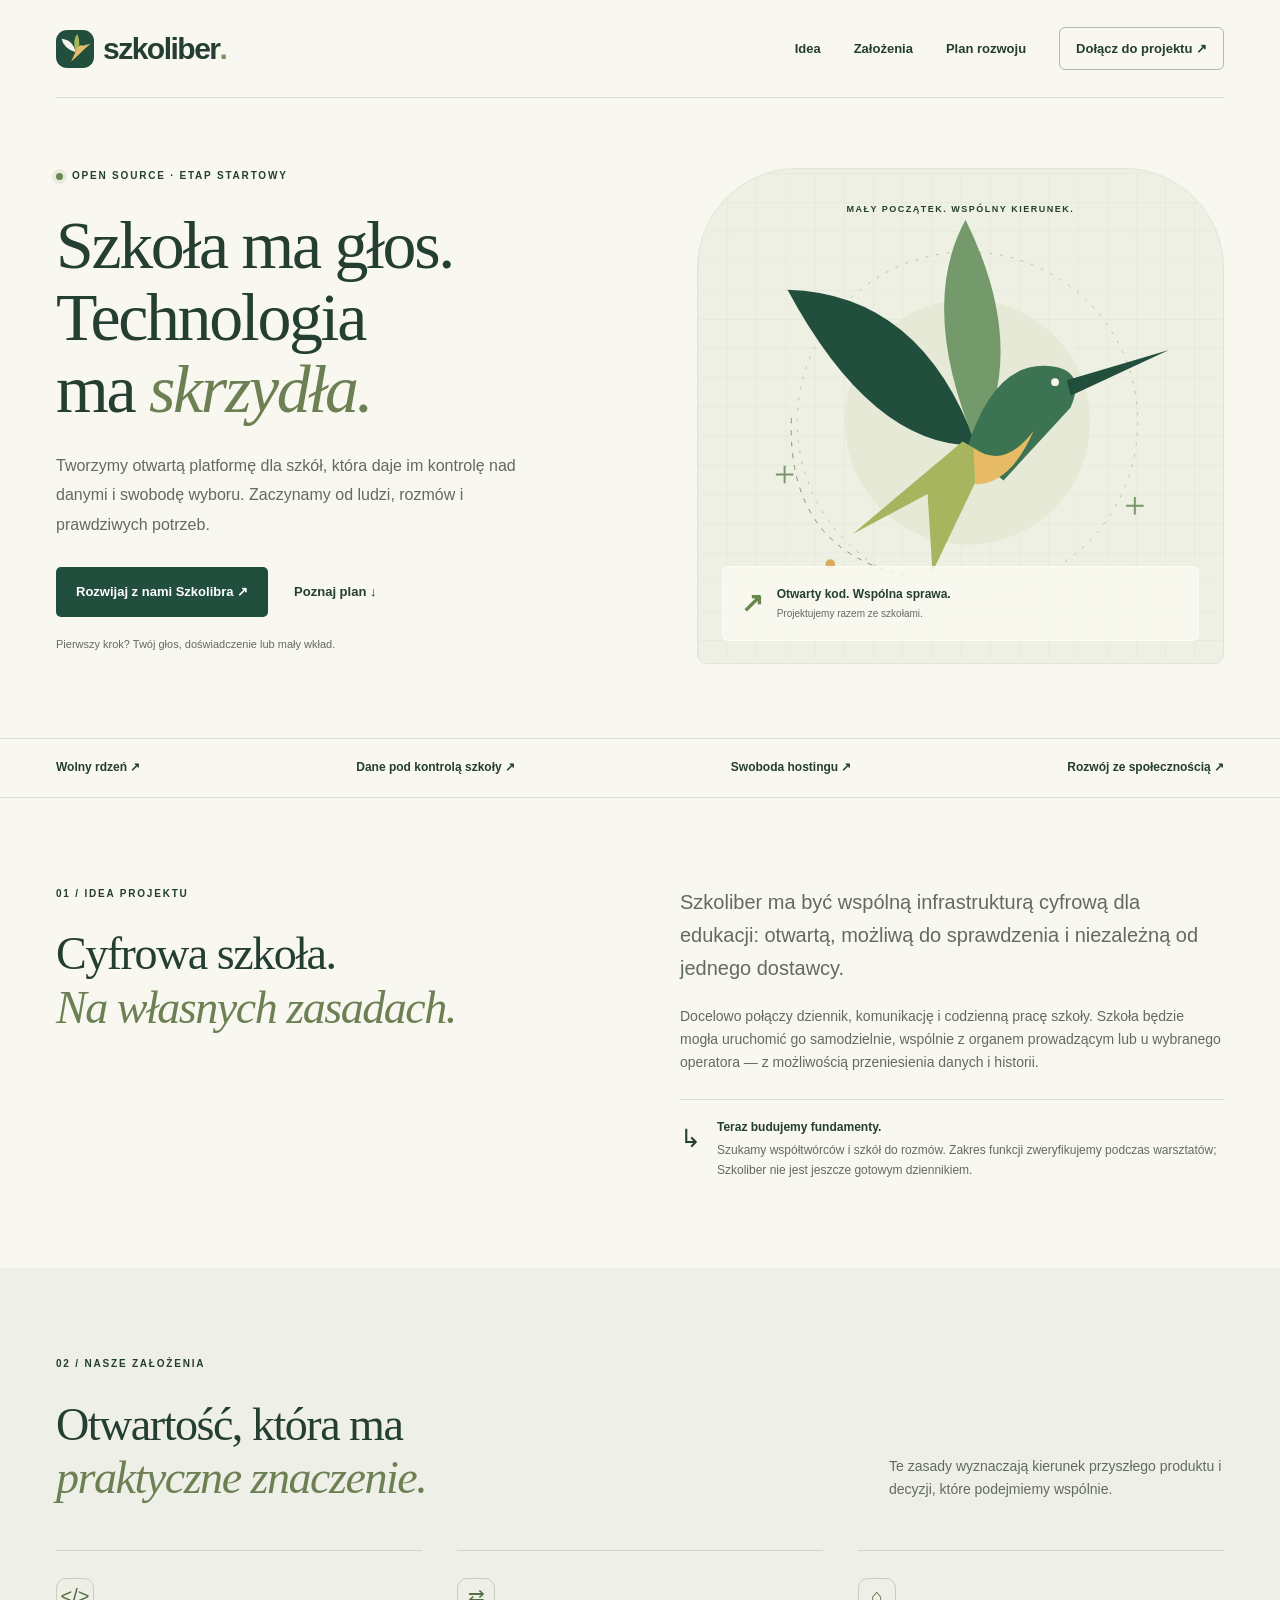
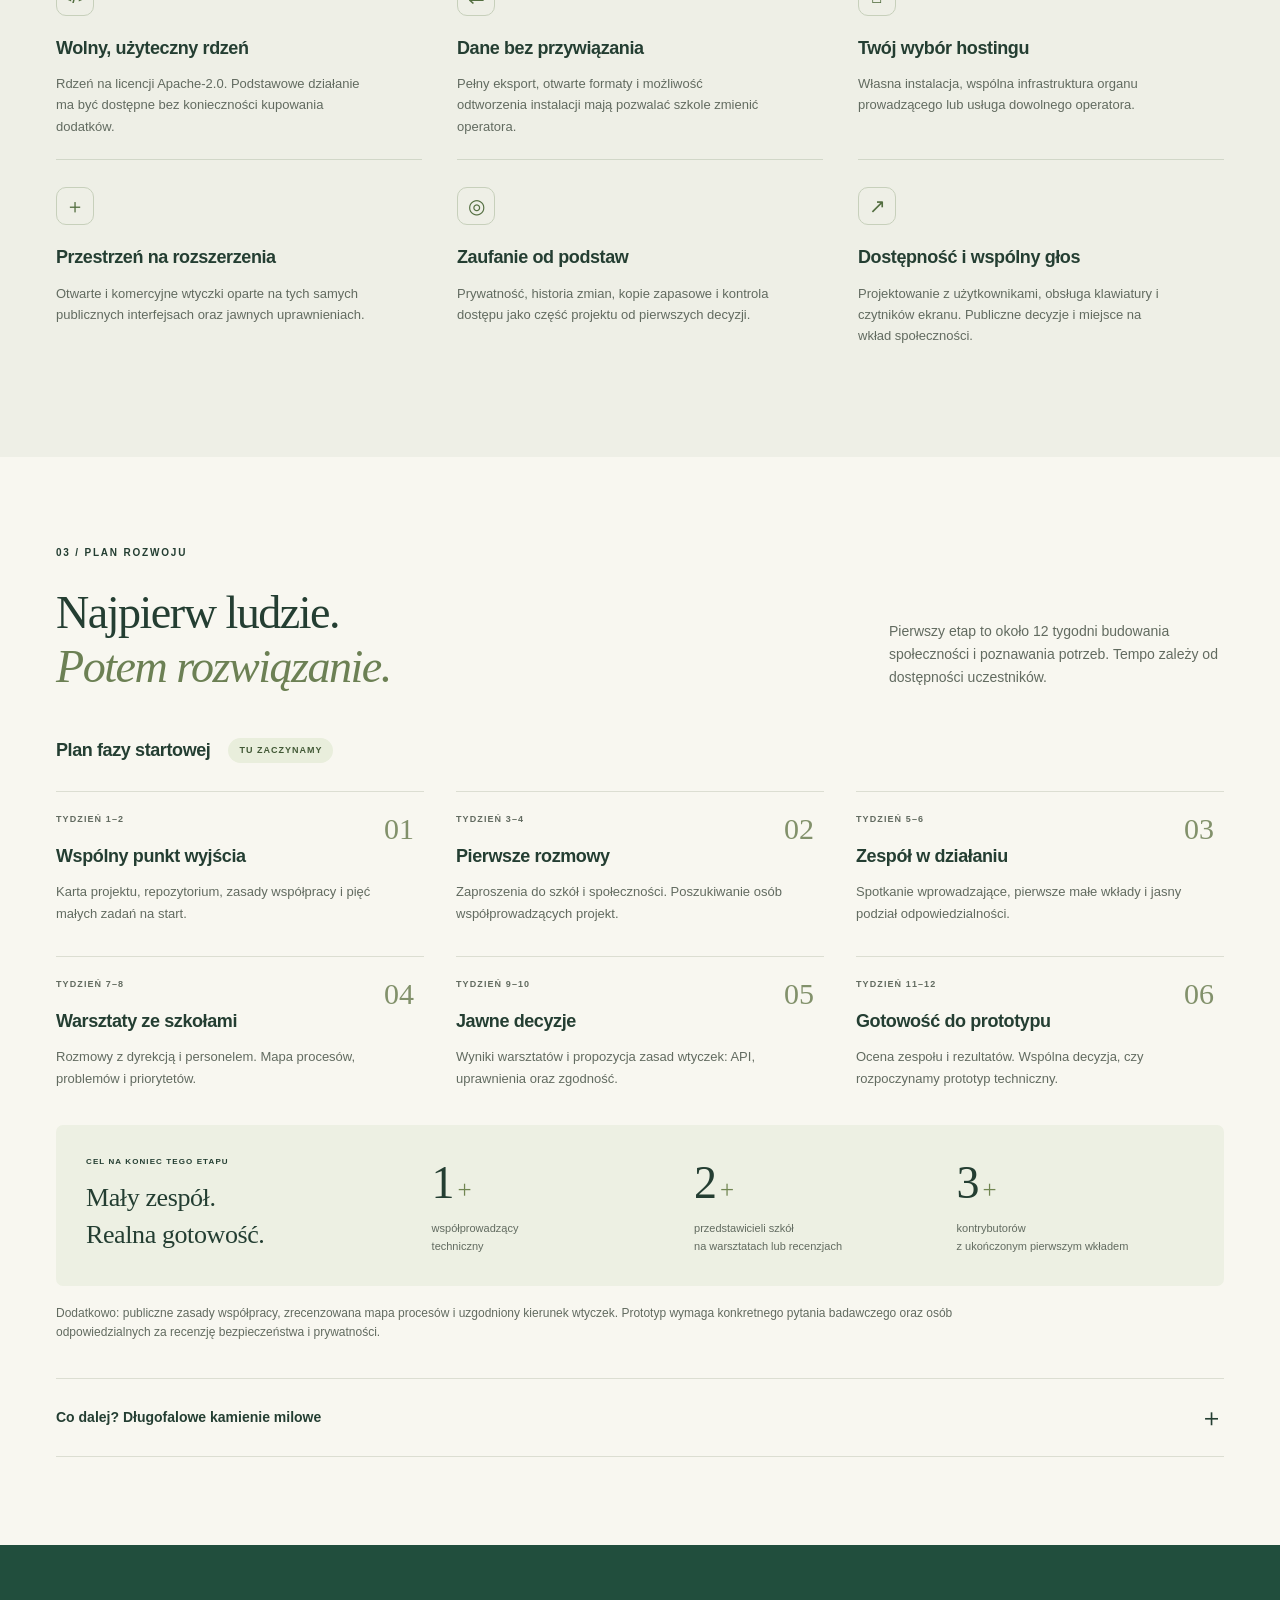
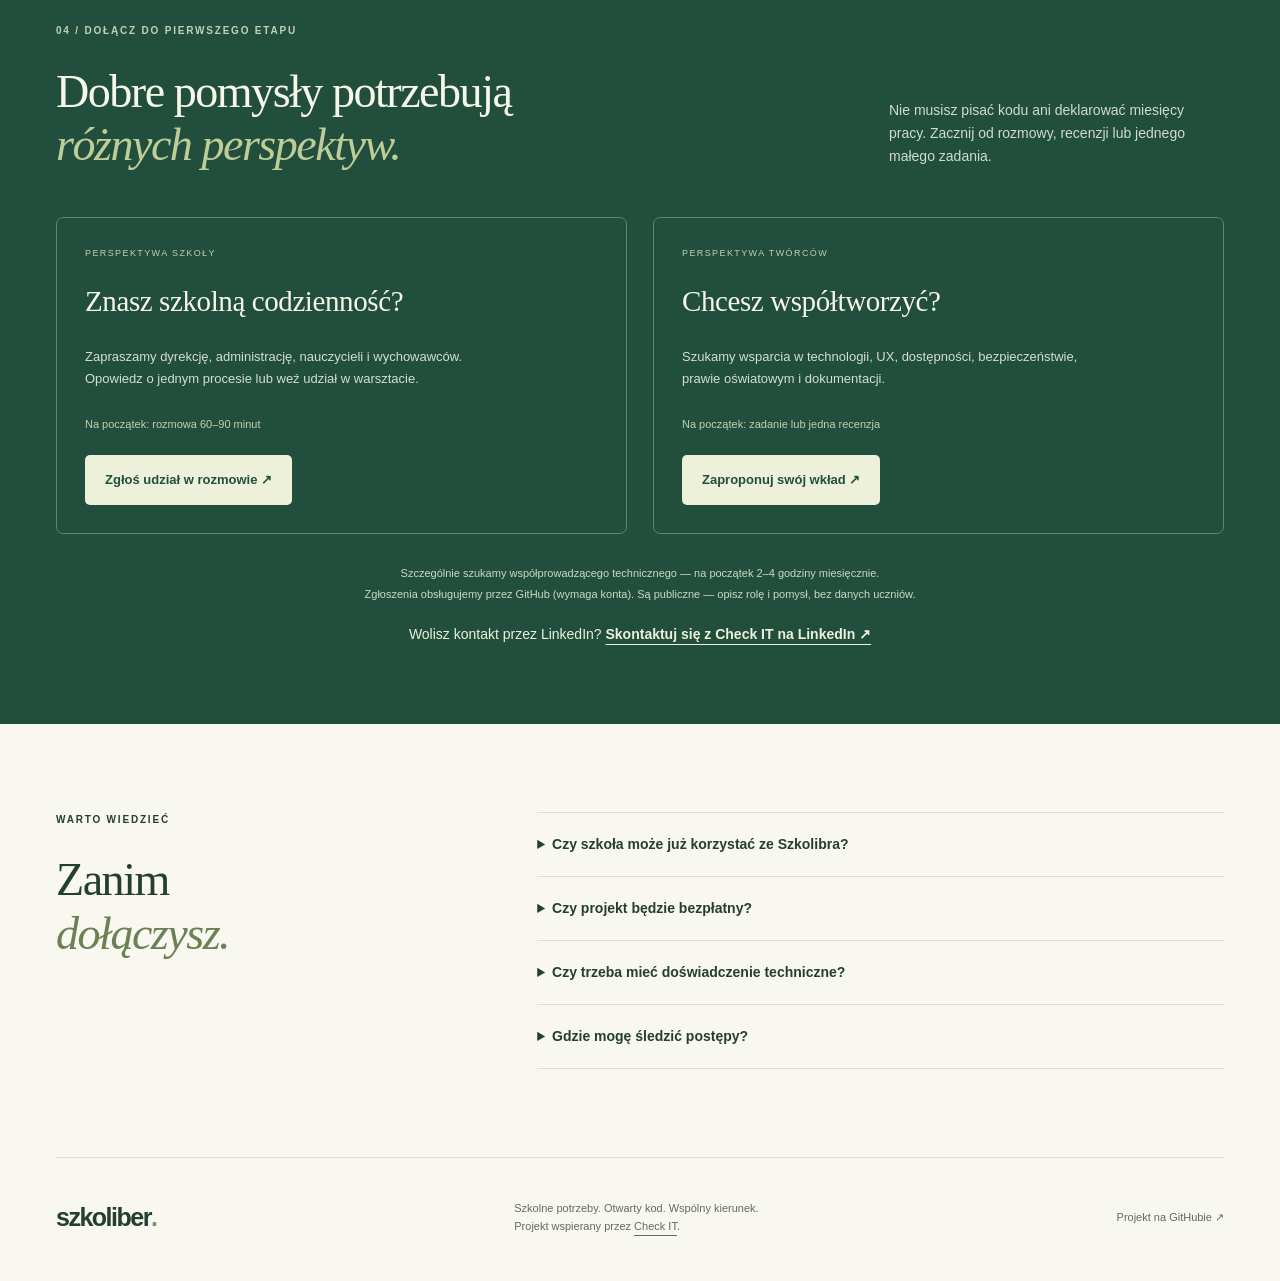
==== docs/index.html @ ea846271 "Add Szkoliber landing page and GitHub Pages deployment" ====
<!doctype html>
<html lang="pl">
<head>
<meta charset="utf-8">
<meta name="viewport" content="width=device-width,initial-scale=1">
<meta name="theme-color" content="#214e3d">
<title>Szkoliber — otwarta przyszłość szkoły</title>
<meta name="description" content="Wspólnie tworzymy otwartą platformę dla szkół. Poznaj założenia Szkolibra, plan pierwszych 12 tygodni i dołącz do projektu.">
<meta property="og:title" content="Szkoliber — otwarta przyszłość szkoły">
<meta property="og:description" content="Szkolne potrzeby. Otwarty kod. Wspólny kierunek. Dołącz do pierwszego etapu projektu.">
<meta property="og:type" content="website">
<meta property="og:locale" content="pl_PL">
<link rel="icon" href="./favicon.svg" type="image/svg+xml">
<link rel="stylesheet" href="./styles.css">
</head>
<body>
<a class="skip" href="#main">Przejdź do treści</a>
<header class="wrap header"><a class="brand" href="#" aria-label="Szkoliber — strona główna"><img src="./favicon.svg" width="38" height="38" alt="">szkoliber<span>.</span></a>
<nav aria-label="Nawigacja główna"><a href="#idea">Idea</a><a href="#zasady">Założenia</a><a href="#plan">Plan rozwoju</a><a class="nav-cta" href="#dolacz">Dołącz do projektu ↗</a>
</nav>
</header>
<main id="main">
<section class="wrap hero">
<div>
<p class="eyebrow"><i class="status-dot"></i> OPEN SOURCE · ETAP STARTOWY</p>
<h1>Szkoła ma głos.<br>Technologia<br>ma <em>skrzydła.</em>
</h1>
<p class="lead">Tworzymy otwartą platformę dla szkół, która daje im kontrolę nad danymi i swobodę wyboru. Zaczynamy od ludzi, rozmów i prawdziwych potrzeb.</p>
<div class="actions"><a class="button" href="#dolacz">Rozwijaj z nami Szkolibra ↗</a><a class="text-link" href="#plan">Poznaj plan ↓</a>
</div>
<p class="hero-note">Pierwszy krok? Twój głos, doświadczenie lub mały wkład.</p>
</div>
<div class="hero-art" role="img" aria-label="Geometryczny koliber rozpościerający skrzydła — symbol otwartej technologii dla szkół"><span class="art-label">MAŁY POCZĄTEK. WSPÓLNY KIERUNEK.</span><svg viewBox="0 0 540 500" aria-hidden="true"><defs><pattern id="grid" width="30" height="30" patternUnits="userSpaceOnUse"><path d="M30 0H0V30" fill="none" stroke="#214e3d" stroke-opacity=".07"/></pattern></defs><rect width="540" height="500" fill="url(#grid)"/><circle cx="277" cy="256" r="175" fill="none" stroke="#b4c4ad" stroke-dasharray="3 8"/><circle cx="277" cy="256" r="126" fill="#e5e9d5"/><path d="M286 280 Q179 282 92 120 Q230 124 286 280" fill="#214e3d"/><path d="M286 280 Q226 138 275 48 Q341 182 286 280" fill="#74996b"/><path d="M276 285 Q305 190 365 199 Q399 204 383 241 L314 316Z" fill="#3b7353"/><path d="M379 213 L484 182 L383 229Z" fill="#214e3d"/><path d="M298 291 L241 410 L236 330 L159 371 L272 276Z" fill="#a6b55e"/><path d="M283 283 Q315 305 345 265 Q321 320 285 320Z" fill="#e7bb65"/><circle cx="367" cy="215" r="4" fill="#f8f7ef"/><path d="M80 310h18m-9-9v18M440 342h18m-9-9v18" stroke="#78946a" stroke-width="2"/><circle cx="136" cy="402" r="5" fill="#dcac5c"/><path d="M96 252 Q91 388 215 414" fill="none" stroke="#809773" stroke-dasharray="5 7"/></svg>
<div class="art-caption"><span>↗</span>
<div>Otwarty kod. Wspólna sprawa.<small>Projektujemy razem ze szkołami.</small>
</div>
</div>
</div>
</section>
<div class="strip">
<div class="wrap"><span>Wolny rdzeń ↗</span><span>Dane pod kontrolą szkoły ↗</span><span>Swoboda hostingu ↗</span><span>Rozwój ze społecznością ↗</span>
</div>
</div>
<section class="section wrap idea" id="idea">
<div>
<p class="eyebrow">01 / IDEA PROJEKTU</p>
<h2>Cyfrowa szkoła.<br><em>Na własnych zasadach.</em>
</h2>
</div>
<div class="idea-copy">
<p>Szkoliber ma być wspólną infrastrukturą cyfrową dla edukacji: otwartą, możliwą do sprawdzenia i niezależną od jednego dostawcy.</p>
<p>Docelowo połączy dziennik, komunikację i codzienną pracę szkoły. Szkoła będzie mogła uruchomić go samodzielnie, wspólnie z organem prowadzącym lub u wybranego operatora — z możliwością przeniesienia danych i historii.</p>
<div class="stage-note"><span>↳</span>
<p><strong>Teraz budujemy fundamenty.</strong> Szukamy współtwórców i szkół do rozmów. Zakres funkcji zweryfikujemy podczas warsztatów; Szkoliber nie jest jeszcze gotowym dziennikiem.</p>
</div>
</div>
</section>
<section class="section tinted" id="zasady">
<div class="wrap">
<div class="section-heading">
<div>
<p class="eyebrow">02 / NASZE ZAŁOŻENIA</p>
<h2>Otwartość, która ma<br><em>praktyczne znaczenie.</em>
</h2>
</div>
<p>Te zasady wyznaczają kierunek przyszłego produktu i decyzji, które podejmiemy wspólnie.</p>
</div>
<div class="values-grid">
<article><span class="icon" aria-hidden="true">&lt;/&gt;</span>
<h3>Wolny, użyteczny rdzeń</h3>
<p>Rdzeń na licencji Apache-2.0. Podstawowe działanie ma być dostępne bez konieczności kupowania dodatków.</p>
</article>
<article><span class="icon" aria-hidden="true">⇄</span>
<h3>Dane bez przywiązania</h3>
<p>Pełny eksport, otwarte formaty i możliwość odtworzenia instalacji mają pozwalać szkole zmienić operatora.</p>
</article>
<article><span class="icon" aria-hidden="true">⌂</span>
<h3>Twój wybór hostingu</h3>
<p>Własna instalacja, wspólna infrastruktura organu prowadzącego lub usługa dowolnego operatora.</p>
</article>
<article><span class="icon" aria-hidden="true">＋</span>
<h3>Przestrzeń na rozszerzenia</h3>
<p>Otwarte i komercyjne wtyczki oparte na tych samych publicznych interfejsach oraz jawnych uprawnieniach.</p>
</article>
<article><span class="icon" aria-hidden="true">◎</span>
<h3>Zaufanie od podstaw</h3>
<p>Prywatność, historia zmian, kopie zapasowe i kontrola dostępu jako część projektu od pierwszych decyzji.</p>
</article>
<article><span class="icon" aria-hidden="true">↗</span>
<h3>Dostępność i wspólny głos</h3>
<p>Projektowanie z użytkownikami, obsługa klawiatury i czytników ekranu. Publiczne decyzje i miejsce na wkład społeczności.</p>
</article>
</div>
</div>
</section>
<section class="section wrap" id="plan">
<div class="section-heading">
<div>
<p class="eyebrow">03 / PLAN ROZWOJU</p>
<h2>Najpierw ludzie.<br><em>Potem rozwiązanie.</em>
</h2>
</div>
<p>Pierwszy etap to około 12 tygodni budowania społeczności i poznawania potrzeb. Tempo zależy od dostępności uczestników.</p>
</div>
<div class="roadmap-title">
<h3>Plan fazy startowej</h3><span class="pill">TU ZACZYNAMY</span>
</div>
<ol class="timeline">
<li><span class="step">01</span>
<p class="when">TYDZIEŃ 1–2</p>
<h3>Wspólny punkt wyjścia</h3>
<p>Karta projektu, repozytorium, zasady współpracy i pięć małych zadań na start.</p>
</li>
<li><span class="step">02</span>
<p class="when">TYDZIEŃ 3–4</p>
<h3>Pierwsze rozmowy</h3>
<p>Zaproszenia do szkół i społeczności. Poszukiwanie osób współprowadzących projekt.</p>
</li>
<li><span class="step">03</span>
<p class="when">TYDZIEŃ 5–6</p>
<h3>Zespół w działaniu</h3>
<p>Spotkanie wprowadzające, pierwsze małe wkłady i jasny podział odpowiedzialności.</p>
</li>
<li><span class="step">04</span>
<p class="when">TYDZIEŃ 7–8</p>
<h3>Warsztaty ze szkołami</h3>
<p>Rozmowy z dyrekcją i personelem. Mapa procesów, problemów i priorytetów.</p>
</li>
<li><span class="step">05</span>
<p class="when">TYDZIEŃ 9–10</p>
<h3>Jawne decyzje</h3>
<p>Wyniki warsztatów i propozycja zasad wtyczek: API, uprawnienia oraz zgodność.</p>
</li>
<li><span class="step">06</span>
<p class="when">TYDZIEŃ 11–12</p>
<h3>Gotowość do prototypu</h3>
<p>Ocena zespołu i rezultatów. Wspólna decyzja, czy rozpoczynamy prototyp techniczny.</p>
</li>
</ol>
<div class="success">
<div>
<p class="eyebrow">CEL NA KONIEC TEGO ETAPU</p>
<h3>Mały zespół.<br>Realna gotowość.</h3>
</div>
<div><strong>1<span>+</span></strong>
<p>współprowadzący<br>techniczny</p>
</div>
<div><strong>2<span>+</span></strong>
<p>przedstawicieli szkół<br>na warsztatach lub recenzjach</p>
</div>
<div><strong>3<span>+</span></strong>
<p>kontrybutorów<br>z ukończonym pierwszym wkładem</p>
</div>
</div>
<p class="gate">Dodatkowo: publiczne zasady współpracy, zrecenzowana mapa procesów i uzgodniony kierunek wtyczek. Prototyp wymaga konkretnego pytania badawczego oraz osób odpowiedzialnych za recenzję bezpieczeństwa i prywatności.</p>
<details class="future">
<summary><span>Co dalej? Długofalowe kamienie milowe</span><span class="expand" aria-hidden="true">＋</span>
</summary>
<p>To kierunek rozwoju po fazie startowej, zależny od zespołu, finansowania i wyników badań. Kolejne etapy wymagają spełnienia kryteriów odbioru; nie są obietnicą terminów wdrożenia.</p>
<ol class="future-list">
<li><b>M0 · Fundament</b><span>Potwierdzone potrzeby, zakres, makiety i przygotowanie pilotażu.</span>
</li>
<li><b>M1 · Pilotażowe MVP</b><span>Codzienne czynności jednej szkoły, testy użyteczności oraz odtwarzania kopii.</span>
</li>
<li><b>M2 · Dziennik formalny</b><span>Dokumentacja, klasyfikacja i archiwum. Przegląd prawny, audyt oraz akceptacja szkoły.</span>
</li>
<li><b>M3 · Komunikacja</b><span>Ścieżki ucznia i opiekuna, wiadomości, usprawiedliwienia oraz aplikacja webowa.</span>
</li>
<li><b>M4 · Operacje szkoły</b><span>Zastępstwa, raporty i integracje sprawdzone w pilotażu wielu szkół.</span>
</li>
<li><b>M5 · Ekosystem</b><span>Rozszerzenia i niezależni operatorzy. Sprawdzona przenośność między nimi.</span>
</li>
<li><b>M6 · Pełne przejście</b><span>Zweryfikowana migracja, odbiór szkoły i zakończenie pracy w poprzednim systemie.</span>
</li>
</ol>
</details>
</section>
<section class="join" id="dolacz">
<div class="wrap">
<div class="section-heading">
<div>
<p class="eyebrow">04 / DOŁĄCZ DO PIERWSZEGO ETAPU</p>
<h2>Dobre pomysły potrzebują<br><em>różnych perspektyw.</em>
</h2>
</div>
<p>Nie musisz pisać kodu ani deklarować miesięcy pracy. Zacznij od rozmowy, recenzji lub jednego małego zadania.</p>
</div>
<div class="join-grid">
<article><span class="role-tag">PERSPEKTYWA SZKOŁY</span>
<h3>Znasz szkolną codzienność?</h3>
<p>Zapraszamy dyrekcję, administrację, nauczycieli i wychowawców. Opowiedz o jednym procesie lub weź udział w warsztacie.</p>
<p class="commitment">Na początek: rozmowa 60–90 minut</p><a class="button light" href="https://github.com/DanielLipowicz/Szkoliber/issues/new?template=udzial.yml&amp;title=Chc%C4%99%20wnie%C5%9B%C4%87%20perspektyw%C4%99%20szko%C5%82y">Zgłoś udział w rozmowie ↗</a>
</article>
<article><span class="role-tag">PERSPEKTYWA TWÓRCÓW</span>
<h3>Chcesz współtworzyć?</h3>
<p>Szukamy wsparcia w technologii, UX, dostępności, bezpieczeństwie, prawie oświatowym i dokumentacji.</p>
<p class="commitment">Na początek: zadanie lub jedna recenzja</p><a class="button light" href="https://github.com/DanielLipowicz/Szkoliber/issues/new?template=udzial.yml&amp;title=Chc%C4%99%20wsp%C3%B3%C5%82tworzy%C4%87%20Szkolibra">Zaproponuj swój wkład ↗</a>
</article>
</div>
<p class="join-note">Szczególnie szukamy współprowadzącego technicznego — na początek 2–4 godziny miesięcznie.<br>Zgłoszenia obsługujemy przez GitHub (wymaga konta). Są publiczne — opisz rolę i pomysł, bez danych uczniów.</p>
<p class="linkedin-contact">Wolisz kontakt przez LinkedIn? <a href="https://www.linkedin.com/company/checkitdl">Skontaktuj się z Check IT na LinkedIn ↗</a></p>
</div>
</section>
<section class="section wrap questions">
<div>
<p class="eyebrow">WARTO WIEDZIEĆ</p>
<h2>Zanim<br><em>dołączysz.</em>
</h2>
</div>
<div>
<details>
<summary>Czy szkoła może już korzystać ze Szkolibra?</summary>
<p>Jeszcze nie. Obecny etap to tworzenie zespołu, warsztaty i weryfikacja potrzeb. Pilotaż będzie osobnym krokiem, a wdrożenie produkcyjne wymaga m.in. audytów, testów migracji i odbioru szkoły.</p>
</details>
<details>
<summary>Czy projekt będzie bezpłatny?</summary>
<p>Założeniem jest wolny rdzeń na Apache-2.0, użyteczny bez płatnych dodatków. Hosting, utrzymanie, wsparcie i niektóre wtyczki mogą być usługami komercyjnymi.</p>
</details>
<details>
<summary>Czy trzeba mieć doświadczenie techniczne?</summary>
<p>Nie. Potrzebujemy wiedzy o codziennej pracy szkoły, opinii o makietach, pomocy przy tekstach i organizacji społeczności. Pierwszym wkładem może być opis jednego procesu.</p>
</details>
<details>
<summary>Gdzie mogę śledzić postępy?</summary>
<p>W <a href="https://github.com/DanielLipowicz/Szkoliber">repozytorium Szkolibra na GitHubie</a>. Tam będą pojawiać się materiały, zgłoszenia i decyzje. Możesz obserwować repozytorium przez funkcję Watch.</p>
</details>
</div>
</section>
</main>
<footer class="wrap footer"><a class="brand" href="#">szkoliber<span>.</span></a>
<p>Szkolne potrzeby. Otwarty kod. Wspólny kierunek.<br>Projekt wspierany przez <a href="https://www.linkedin.com/company/checkitdl">Check IT</a>.</p><a href="https://github.com/DanielLipowicz/Szkoliber">Projekt na GitHubie ↗</a>
</footer>
</body>
</html>
---- docs/styles.css ----
:root{
  --paper:#f8f7f0;
  --ink:#243e32;
  --green:#214e3d;
  --muted:#626b60;
  --line:#dcded2;
  --serif:Georgia,'Times New Roman',serif
}
*{
  box-sizing:border-box
}
html{
  scroll-behavior:smooth;
  scroll-padding-top:28px
}
body{
  margin:0;
  background:var(--paper);
  color:var(--ink);
  font-family:Arial,Helvetica,sans-serif;
  font-size:16px;
  line-height:1.65
}
a{
  color:inherit;
  text-underline-offset:5px
}
a:focus-visible,summary:focus-visible{
  outline:3px solid #ba791b;
  outline-offset:6px
}
a:hover{
  color:#527043
}
.wrap{
  max-width:1240px;
  width:calc(100% - 112px);
  margin:auto
}
.header{
  display:flex;
  align-items:center;
  justify-content:space-between;
  padding:27px 0;
  border-bottom:1px solid var(--line)
}
.brand{
  display:flex;
  align-items:center;
  gap:9px;
  font-size:30px;
  font-weight:750;
  letter-spacing:-1.5px;
  text-decoration:none;
  line-height:1
}
.brand span{
  color:#7b945f;
  margin-left:-9px
}
.header nav{
  display:flex;
  align-items:center;
  gap:33px;
  font-size:13px;
  font-weight:600
}
.header nav a{
  text-decoration:none
}
.nav-cta{
  border:1px solid #b1bcab;
  border-radius:6px;
  padding:10px 16px
}
.hero{
  display:grid;
  grid-template-columns:1.12fr 1fr;
  gap:50px;
  align-items:center;
  padding-top:70px;
  padding-bottom:74px
}
.eyebrow{
  font-size:10px;
  letter-spacing:1.8px;
  font-weight:700;
  margin:0 0 25px;
  display:flex;
  align-items:center;
  gap:9px
}
.status-dot{
  width:7px;
  height:7px;
  background:#6e8752;
  border-radius:50%;
  box-shadow:0 0 0 4px #e9ecdd
}
h1,h2{
  font-family:var(--serif);
  font-weight:400;
  letter-spacing:-2.3px;
  line-height:1.06;
  margin:0
}
h1{
  font-size:clamp(50px,5.3vw,76px)
}
em{
  font-weight:400;
  color:#6c8054
}
h2{
  font-size:clamp(34px,3.6vw,48px);
  letter-spacing:-1.5px;
  line-height:1.16
}
h3{
  font-size:18px;
  letter-spacing:-.4px;
  line-height:1.4;
  margin:0 0 12px
}
.lead{
  max-width:465px;
  color:var(--muted);
  font-size:16px;
  margin:25px 0 28px;
  line-height:1.85
}
.actions{
  display:flex;
  align-items:center;
  gap:26px
}
.button{
  display:inline-flex;
  justify-content:space-between;
  align-items:center;
  gap:25px;
  background:var(--green);
  color:white;
  padding:14px 20px;
  border-radius:5px;
  font-size:13px;
  font-weight:600;
  text-decoration:none;
  transition:background .2s,transform .2s
}
.button:hover{
  background:#376347;
  color:#fff;
  transform:translateY(-2px)
}
.text-link{
  font-size:13px;
  font-weight:600;
  text-decoration:none;
  white-space:nowrap
}
.hero-note{
  font-size:11px;
  color:var(--muted);
  margin-top:18px
}
.hero-art{
  position:relative;
  background:#eef0e3;
  border:1px solid #e1e5d6;
  border-radius:100px 100px 10px 10px;
  overflow:hidden;
  align-self:stretch;
  display:flex;
  flex-direction:column;
  justify-content:center;
  min-height:470px
}
.hero-art svg{
  width:100%;
  display:block
}
.art-label{
  position:absolute;
  top:33px;
  width:100%;
  text-align:center;
  font-size:9px;
  letter-spacing:1.5px;
  font-weight:600
}
.art-caption{
  display:flex;
  align-items:center;
  gap:13px;
  position:absolute;
  bottom:22px;
  left:24px;
  right:24px;
  padding:14px 18px;
  border:1px solid #fff9;
  background:#fafaf0db;
  border-radius:6px;
  font-size:12px;
  font-weight:600
}
.art-caption small{
  display:block;
  font-size:10px;
  font-weight:400;
  color:var(--muted);
  margin-top:2px
}
.art-caption>span{
  font-size:27px;
  color:#67874e
}
.strip{
  border-block:1px solid var(--line)
}
.strip .wrap{
  display:flex;
  justify-content:space-between;
  padding-block:19px;
  font-size:12px;
  font-weight:600
}
.section{
  padding-block:88px
}
.idea{
  display:grid;
  grid-template-columns:1fr 1fr;
  gap:80px
}
.idea-copy>p:first-child{
  font-size:20px;
  line-height:1.65;
  margin-top:0
}
.idea-copy>p{
  font-size:14px;
  color:var(--muted)
}
.stage-note{
  display:flex;
  gap:16px;
  border-top:1px solid var(--line);
  margin-top:25px;
  padding-top:18px
}
.stage-note>span{
  font-size:25px
}
.stage-note p{
  margin:0;
  font-size:12px;
  color:var(--muted)
}
.stage-note strong{
  color:var(--ink);
  display:block;
  margin-bottom:3px
}
.tinted{
  background:#eeefe6
}
.section-heading{
  display:flex;
  justify-content:space-between;
  align-items:flex-end;
  gap:60px;
  margin-bottom:45px
}
.section-heading>p{
  font-size:14px;
  max-width:335px;
  color:var(--muted);
  margin:0 0 4px
}
.values-grid{
  display:grid;
  grid-template-columns:repeat(3,1fr);
  gap:0 35px
}
.values-grid article{
  padding:27px 0 22px;
  border-top:1px solid #d1d7c8
}
.values-grid p{
  font-size:13px;
  color:var(--muted);
  margin:0;
  max-width:315px
}
.icon{
  display:flex;
  width:38px;
  height:38px;
  align-items:center;
  justify-content:center;
  border:1px solid #c7d0bb;
  border-radius:10px;
  color:#536e40;
  margin-bottom:20px;
  font-size:20px
}
.roadmap-title{
  display:flex;
  gap:18px;
  align-items:center;
  margin:0 0 28px
}
.roadmap-title h3{
  margin:0
}
.pill{
  background:#e9eedc;
  border-radius:20px;
  padding:5px 11px;
  letter-spacing:1px;
  font-size:9px;
  color:#425936;
  font-weight:700
}
.timeline{
  padding:0;
  list-style:none;
  display:grid;
  grid-template-columns:repeat(3,1fr);
  gap:32px;
  margin:0 0 36px
}
.timeline li{
  border-top:1px solid var(--line);
  padding-top:20px;
  position:relative;
  padding-right:20px
}
.step{
  font-family:var(--serif);
  font-size:30px;
  color:#82916b;
  position:absolute;
  right:10px;
  top:12px
}
.when{
  font-size:9px;
  letter-spacing:1.1px;
  font-weight:700;
  color:var(--muted);
  margin:0 0 17px
}
.timeline li>p:last-child{
  font-size:13px;
  color:var(--muted);
  margin:0
}
.success{
  display:grid;
  grid-template-columns:1.35fr 1fr 1fr 1fr;
  gap:25px;
  background:#edf0e3;
  padding:30px;
  border-radius:7px
}
.success .eyebrow{
  font-size:8px;
  letter-spacing:1.1px;
  margin-bottom:12px
}
.success h3{
  font-family:var(--serif);
  font-size:26px;
  font-weight:400;
  margin:0
}
.success strong{
  font-family:var(--serif);
  font-size:46px;
  line-height:1.2;
  font-weight:400
}
.success strong span{
  font-size:25px;
  color:#718652;
  margin-left:3px
}
.success p:not(.eyebrow){
  font-size:11px;
  line-height:1.6;
  color:var(--muted);
  margin:10px 0 0
}
.gate{
  font-size:12px;
  color:var(--muted);
  margin:18px 0 35px;
  max-width:970px
}
.future{
  border-block:1px solid var(--line);
  padding:18px 0
}
.future summary{
  display:flex;
  justify-content:space-between;
  align-items:center;
  font-size:14px;
  font-weight:600;
  cursor:pointer;
  list-style:none
}
.future summary::-webkit-details-marker{
  display:none
}
.expand{
  font-size:25px;
  font-weight:400
}
.future[open] .expand{
  transform:rotate(45deg)
}
.future>p{
  font-size:13px;
  color:var(--muted);
  max-width:850px
}
.future-list{
  padding:0;
  list-style:none
}
.future-list li{
  display:grid;
  grid-template-columns:220px 1fr;
  gap:20px;
  padding:12px 0;
  border-top:1px solid var(--line);
  font-size:13px
}
.future-list span{
  color:var(--muted)
}
.join{
  background:var(--green);
  color:#f6f6e9;
  padding:78px 0
}
.join em{
  color:#becd97
}
.join .eyebrow{
  color:#c4d0b4
}
.join .section-heading>p{
  color:#d2dccd
}
.join-grid{
  display:grid;
  grid-template-columns:1fr 1fr;
  gap:26px
}
.join-grid article{
  border:1px solid #69806a;
  padding:28px;
  border-radius:7px;
  display:flex;
  flex-direction:column;
  align-items:flex-start
}
.role-tag{
  font-size:9px;
  letter-spacing:1.4px;
  color:#c3d1ac;
  margin-bottom:20px
}
.join-grid h3{
  font-family:var(--serif);
  font-size:29px;
  font-weight:400
}
.join-grid p{
  font-size:13px;
  max-width:430px;
  color:#d5dfd0
}
.join-grid .commitment{
  font-size:11px;
  margin-top:auto;
  padding-top:13px;
  margin-bottom:22px;
  color:#c3d1ac
}
.button.light{
  background:#edf1da;
  color:#214e3d
}
.button.light:hover{
  background:#dbe5be
}
.join-note{
  font-size:11px;
  color:#ced9c5;
  text-align:center;
  margin:29px 0 0;
  line-height:1.9
}
.linkedin-contact{
  margin:18px 0 0;
  text-align:center;
  font-size:14px;
  color:#edf1da;
}
.linkedin-contact a{
  display:inline-block;
  font-weight:600;
}
.linkedin-contact a:hover{
  color:#fff;
}
.questions{
  display:grid;
  grid-template-columns:1fr 1.65fr;
  gap:65px
}
.questions details{
  padding:20px 0;
  border-bottom:1px solid var(--line)
}
.questions details:first-child{
  border-top:1px solid var(--line)
}
.questions summary{
  font-size:14px;
  font-weight:600;
  cursor:pointer;
  padding-right:8px
}
.questions details p{
  font-size:13px;
  color:var(--muted)
}
.footer{
  display:flex;
  align-items:center;
  justify-content:space-between;
  gap:25px;
  border-top:1px solid var(--line);
  padding-block:30px 35px
}
.footer .brand{
  font-size:25px
}
.footer p,.footer>a:last-child{
  font-size:11px;
  color:var(--muted)
}
.footer>a:last-child{
  text-decoration:none
}
.skip{
  position:absolute;
  top:-100px;
  left:20px;
  padding:12px;
  background:var(--green);
  color:#fff;
  z-index:10
}
.skip:focus{
  top:10px
}
@media(min-width:1500px){
  .hero{
    gap:90px
  }
  .hero-art{
    min-height:530px
  }
}
@media(max-width:1000px){
  .wrap{
    width:calc(100% - 64px)
  }
  .header nav{
    gap:20px
  }
  .hero{
    gap:28px
  }
  .hero-art{
    min-height:430px
  }
  .actions{
    gap:15px;
    flex-wrap:wrap
  }
  .idea{
    gap:40px
  }
  .section-heading{
    gap:35px
  }
  .success{
    grid-template-columns:1.15fr 1fr 1fr 1fr;
    padding:24px;
    gap:20px
  }
}
@media(max-width:720px){
  .wrap{
    width:calc(100% - 40px)
  }
  .header{
    padding:21px 0;
    gap:18px;
    flex-wrap:wrap
  }
  .brand{
    font-size:27px
  }
  .brand img{
    width:32px;
    height:32px
  }
  .header nav{
    gap:18px;
    flex-wrap:wrap;
    font-size:11px;
    width:100%;
    justify-content:space-between
  }
  .nav-cta{
    padding:6px 10px
  }
  .hero{
    grid-template-columns:1fr;
    padding-block:42px 40px;
    gap:30px
  }
  h1{
    font-size:58px
  }
  .hero .eyebrow{
    font-size:9px;
    letter-spacing:1.5px
  }
  .lead{
    font-size:15px;
    max-width:100%
  }
  .hero-art{
    min-height:0;
    max-width:480px;
    width:100%;
    margin:auto;
    border-radius:70px 70px 9px 9px
  }
  .hero-art svg{
    max-height:390px
  }
  .art-label{
    top:24px;
    font-size:8px
  }
  .art-caption{
    bottom:16px;
    left:18px;
    right:18px;
    padding:10px 15px
  }
  .strip .wrap{
    display:grid;
    grid-template-columns:1fr 1fr;
    gap:12px;
    font-size:10px;
    padding-block:18px
  }
  .section{
    padding-block:55px
  }
  .idea,.questions{
    grid-template-columns:1fr;
    gap:25px
  }
  .idea-copy>p:first-child{
    font-size:18px
  }
  .section-heading{
    display:block;
    margin-bottom:30px
  }
  .section-heading>p{
    margin:22px 0 0;
    max-width:100%
  }
  .values-grid{
    grid-template-columns:1fr 1fr;
    gap:0 25px
  }
  .values-grid p{
    font-size:12px
  }
  .values-grid h3{
    font-size:16px
  }
  .timeline{
    grid-template-columns:1fr 1fr;
    gap:28px 20px
  }
  .timeline h3{
    font-size:16px
  }
  .step{
    right:0;
    font-size:25px
  }
  .success{
    grid-template-columns:1fr 1fr;
    gap:25px
  }
  .future-list li{
    grid-template-columns:1fr;
    gap:5px
  }
  .join{
    padding-block:55px
  }
  .join-grid{
    grid-template-columns:1fr
  }
  .join-grid article{
    padding:24px
  }
  .join-grid h3{
    font-size:27px
  }
  .join-note{
    text-align:left
  }
  .footer{
    flex-wrap:wrap;
    gap:15px
  }
  .footer p{
    order:3;
    width:100%;
    margin:0
  }
  .footer>a:last-child{
    margin-left:auto
  }
}
@media(max-width:380px){
  h1{
    font-size:49px
  }
  .header nav{
    gap:12px
  }
  .nav-cta{
    padding:5px
  }
  .values-grid,.timeline{
    grid-template-columns:1fr
  }
  .success{
    padding:20px;
    gap:22px 14px
  }
  .eyebrow{
    letter-spacing:1.2px
  }
}
@media(prefers-reduced-motion:reduce){
  html{
    scroll-behavior:auto
  }
  .button{
    transition:none
  }
  .button:hover{
    transform:none
  }
}
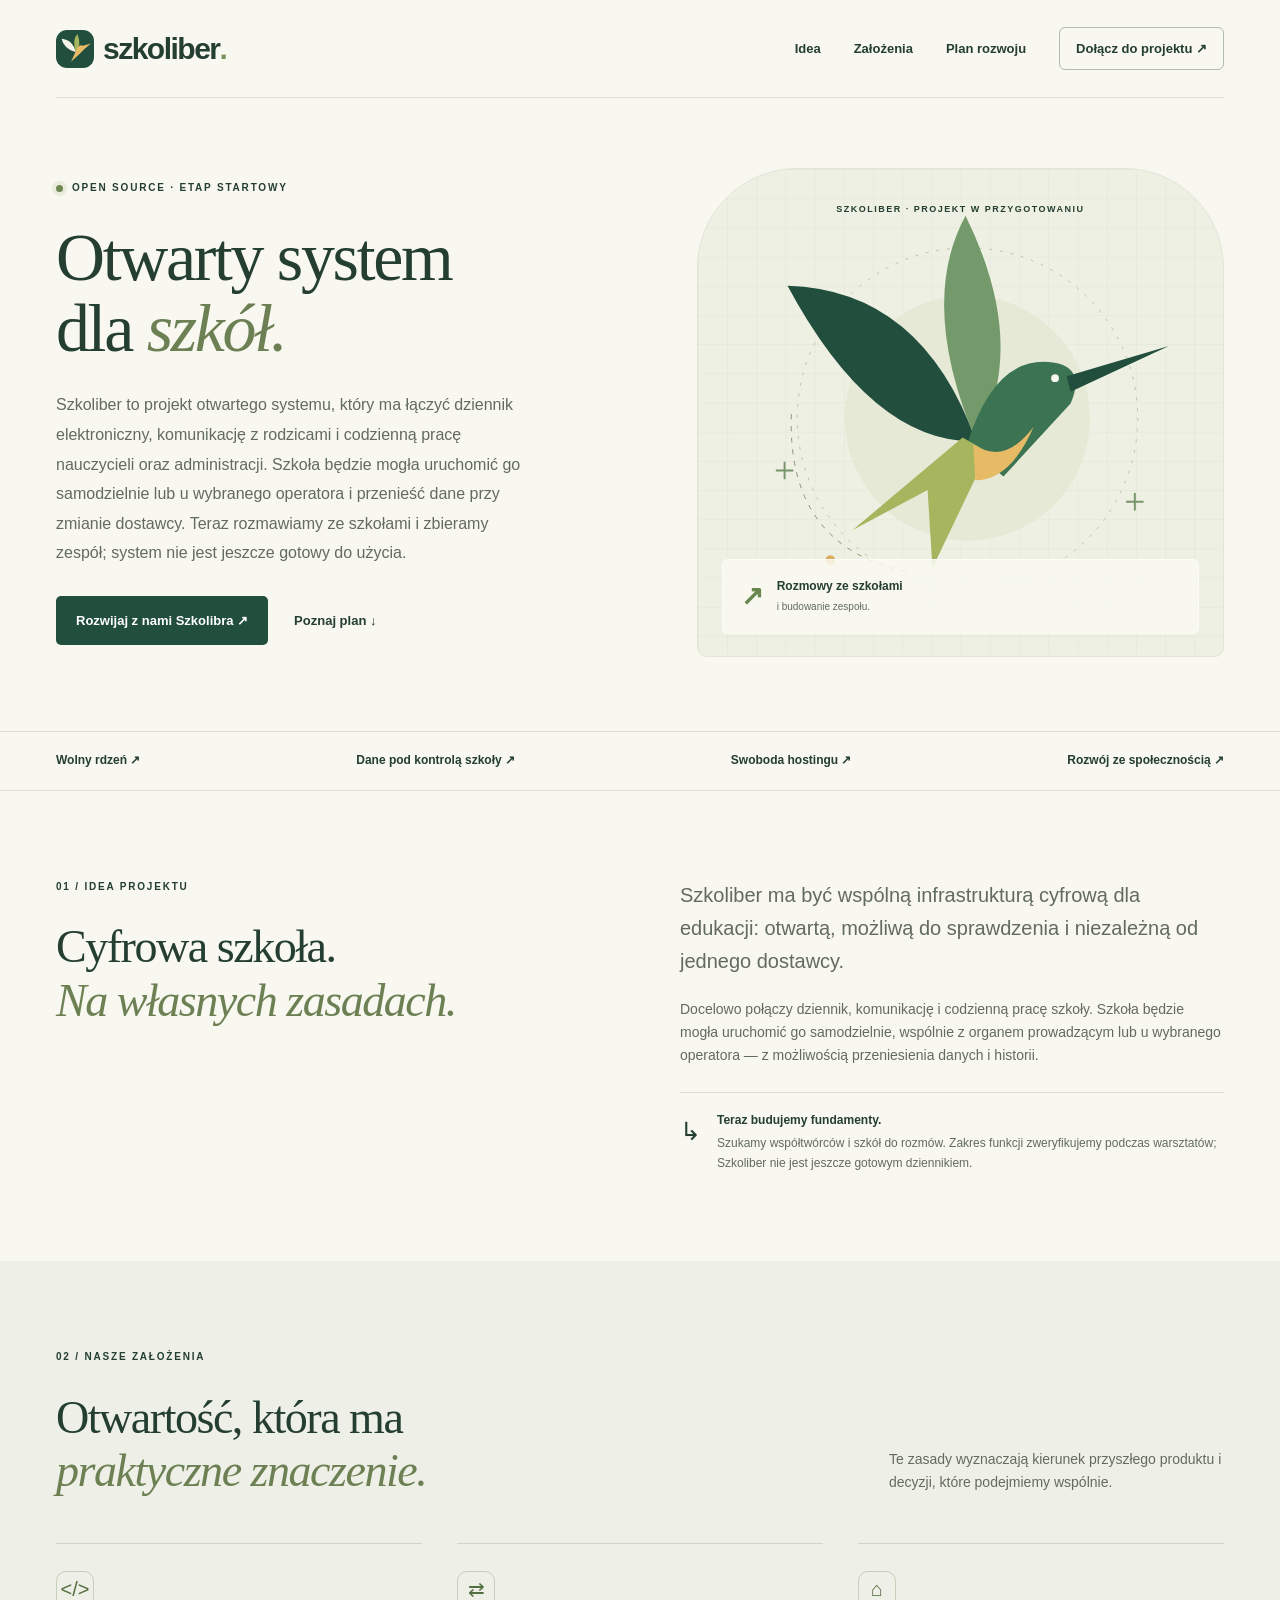
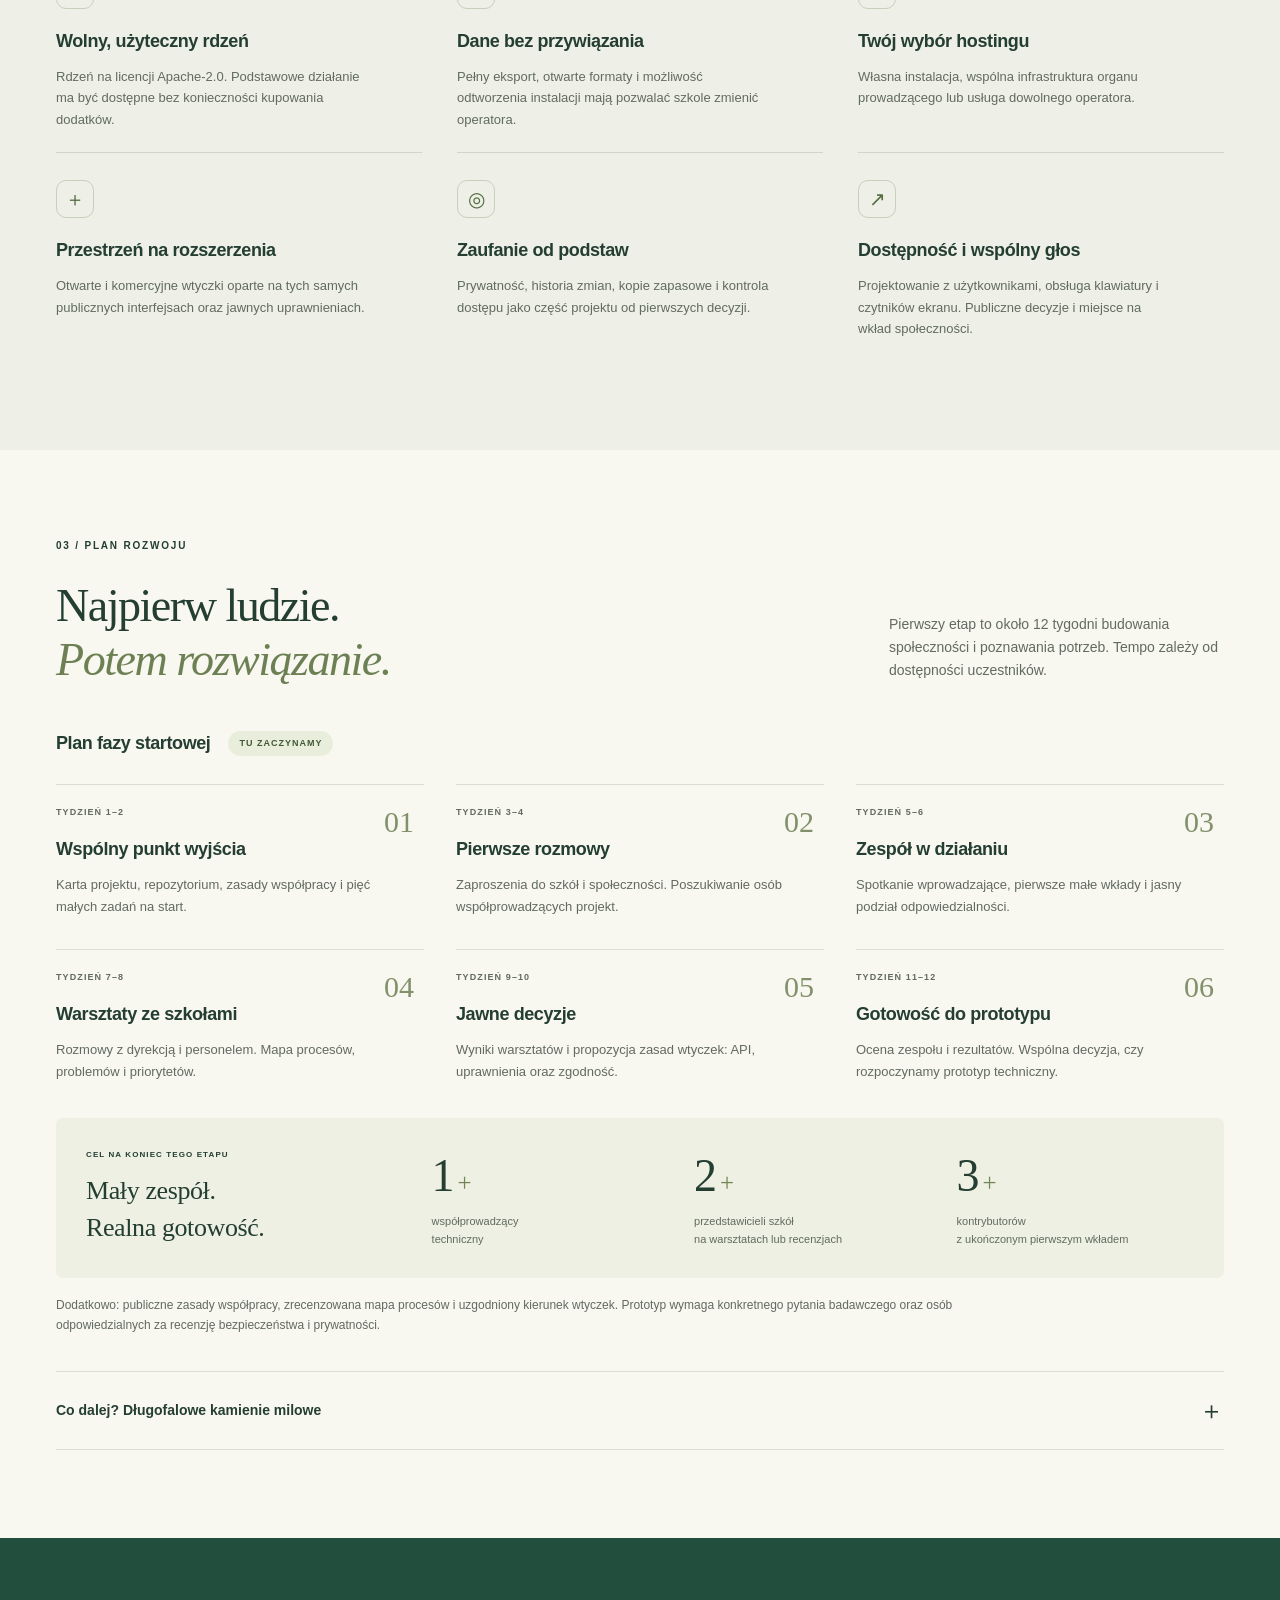
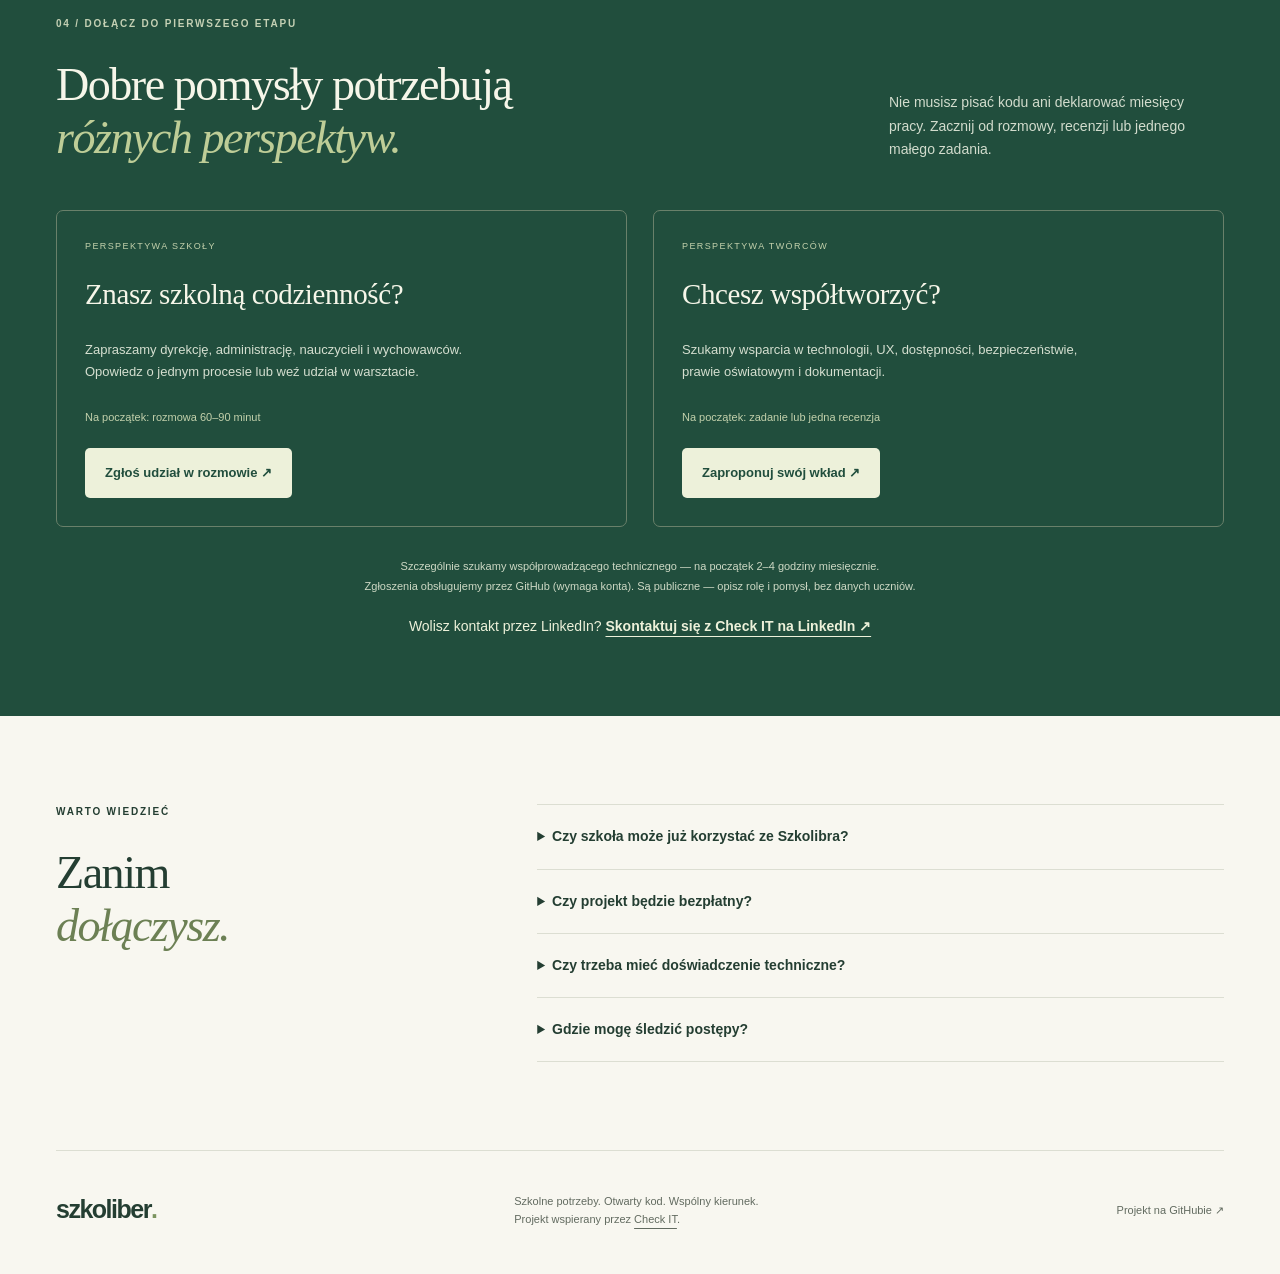
==== commit c2e22cae: "Clarify Szkoliber purpose in landing page hero" ====
--- a/docs/index.html
+++ b/docs/index.html
@@ -4,10 +4,10 @@
 <meta charset="utf-8">
 <meta name="viewport" content="width=device-width,initial-scale=1">
 <meta name="theme-color" content="#214e3d">
-<title>Szkoliber — otwarta przyszłość szkoły</title>
-<meta name="description" content="Wspólnie tworzymy otwartą platformę dla szkół. Poznaj założenia Szkolibra, plan pierwszych 12 tygodni i dołącz do projektu.">
-<meta property="og:title" content="Szkoliber — otwarta przyszłość szkoły">
-<meta property="og:description" content="Szkolne potrzeby. Otwarty kod. Wspólny kierunek. Dołącz do pierwszego etapu projektu.">
+<title>Szkoliber — otwarty system dla szkół</title>
+<meta name="description" content="Szkoliber to projekt otwartego systemu szkolnego: dziennik, komunikacja i codzienna praca szkoły. Poznaj plan startowy i dołącz do rozmów.">
+<meta property="og:title" content="Szkoliber — otwarty system dla szkół">
+<meta property="og:description" content="Projekt systemu szkolnego z wolnym rdzeniem i możliwością zmiany operatora. Obecnie zbieramy potrzeby szkół i zespół.">
 <meta property="og:type" content="website">
 <meta property="og:locale" content="pl_PL">
 <link rel="icon" href="./favicon.svg" type="image/svg+xml">
@@ -23,16 +23,15 @@
 <section class="wrap hero">
 <div>
 <p class="eyebrow"><i class="status-dot"></i> OPEN SOURCE · ETAP STARTOWY</p>
-<h1>Szkoła ma głos.<br>Technologia<br>ma <em>skrzydła.</em>
+<h1>Otwarty system<br>dla <em>szkół.</em>
 </h1>
-<p class="lead">Tworzymy otwartą platformę dla szkół, która daje im kontrolę nad danymi i swobodę wyboru. Zaczynamy od ludzi, rozmów i prawdziwych potrzeb.</p>
+<p class="lead">Szkoliber to projekt otwartego systemu, który ma łączyć dziennik elektroniczny, komunikację z rodzicami i codzienną pracę nauczycieli oraz administracji. Szkoła będzie mogła uruchomić go samodzielnie lub u wybranego operatora i przenieść dane przy zmianie dostawcy. Teraz rozmawiamy ze szkołami i zbieramy zespół; system nie jest jeszcze gotowy do użycia.</p>
 <div class="actions"><a class="button" href="#dolacz">Rozwijaj z nami Szkolibra ↗</a><a class="text-link" href="#plan">Poznaj plan ↓</a>
 </div>
-<p class="hero-note">Pierwszy krok? Twój głos, doświadczenie lub mały wkład.</p>
-</div>
-<div class="hero-art" role="img" aria-label="Geometryczny koliber rozpościerający skrzydła — symbol otwartej technologii dla szkół"><span class="art-label">MAŁY POCZĄTEK. WSPÓLNY KIERUNEK.</span><svg viewBox="0 0 540 500" aria-hidden="true"><defs><pattern id="grid" width="30" height="30" patternUnits="userSpaceOnUse"><path d="M30 0H0V30" fill="none" stroke="#214e3d" stroke-opacity=".07"/></pattern></defs><rect width="540" height="500" fill="url(#grid)"/><circle cx="277" cy="256" r="175" fill="none" stroke="#b4c4ad" stroke-dasharray="3 8"/><circle cx="277" cy="256" r="126" fill="#e5e9d5"/><path d="M286 280 Q179 282 92 120 Q230 124 286 280" fill="#214e3d"/><path d="M286 280 Q226 138 275 48 Q341 182 286 280" fill="#74996b"/><path d="M276 285 Q305 190 365 199 Q399 204 383 241 L314 316Z" fill="#3b7353"/><path d="M379 213 L484 182 L383 229Z" fill="#214e3d"/><path d="M298 291 L241 410 L236 330 L159 371 L272 276Z" fill="#a6b55e"/><path d="M283 283 Q315 305 345 265 Q321 320 285 320Z" fill="#e7bb65"/><circle cx="367" cy="215" r="4" fill="#f8f7ef"/><path d="M80 310h18m-9-9v18M440 342h18m-9-9v18" stroke="#78946a" stroke-width="2"/><circle cx="136" cy="402" r="5" fill="#dcac5c"/><path d="M96 252 Q91 388 215 414" fill="none" stroke="#809773" stroke-dasharray="5 7"/></svg>
+</div>
+<div class="hero-art" role="img" aria-label="Geometryczny koliber rozpościerający skrzydła"><span class="art-label">SZKOLIBER · PROJEKT W PRZYGOTOWANIU</span><svg viewBox="0 0 540 500" aria-hidden="true"><defs><pattern id="grid" width="30" height="30" patternUnits="userSpaceOnUse"><path d="M30 0H0V30" fill="none" stroke="#214e3d" stroke-opacity=".07"/></pattern></defs><rect width="540" height="500" fill="url(#grid)"/><circle cx="277" cy="256" r="175" fill="none" stroke="#b4c4ad" stroke-dasharray="3 8"/><circle cx="277" cy="256" r="126" fill="#e5e9d5"/><path d="M286 280 Q179 282 92 120 Q230 124 286 280" fill="#214e3d"/><path d="M286 280 Q226 138 275 48 Q341 182 286 280" fill="#74996b"/><path d="M276 285 Q305 190 365 199 Q399 204 383 241 L314 316Z" fill="#3b7353"/><path d="M379 213 L484 182 L383 229Z" fill="#214e3d"/><path d="M298 291 L241 410 L236 330 L159 371 L272 276Z" fill="#a6b55e"/><path d="M283 283 Q315 305 345 265 Q321 320 285 320Z" fill="#e7bb65"/><circle cx="367" cy="215" r="4" fill="#f8f7ef"/><path d="M80 310h18m-9-9v18M440 342h18m-9-9v18" stroke="#78946a" stroke-width="2"/><circle cx="136" cy="402" r="5" fill="#dcac5c"/><path d="M96 252 Q91 388 215 414" fill="none" stroke="#809773" stroke-dasharray="5 7"/></svg>
 <div class="art-caption"><span>↗</span>
-<div>Otwarty kod. Wspólna sprawa.<small>Projektujemy razem ze szkołami.</small>
+<div>Rozmowy ze szkołami<small>i budowanie zespołu.</small>
 </div>
 </div>
 </div>
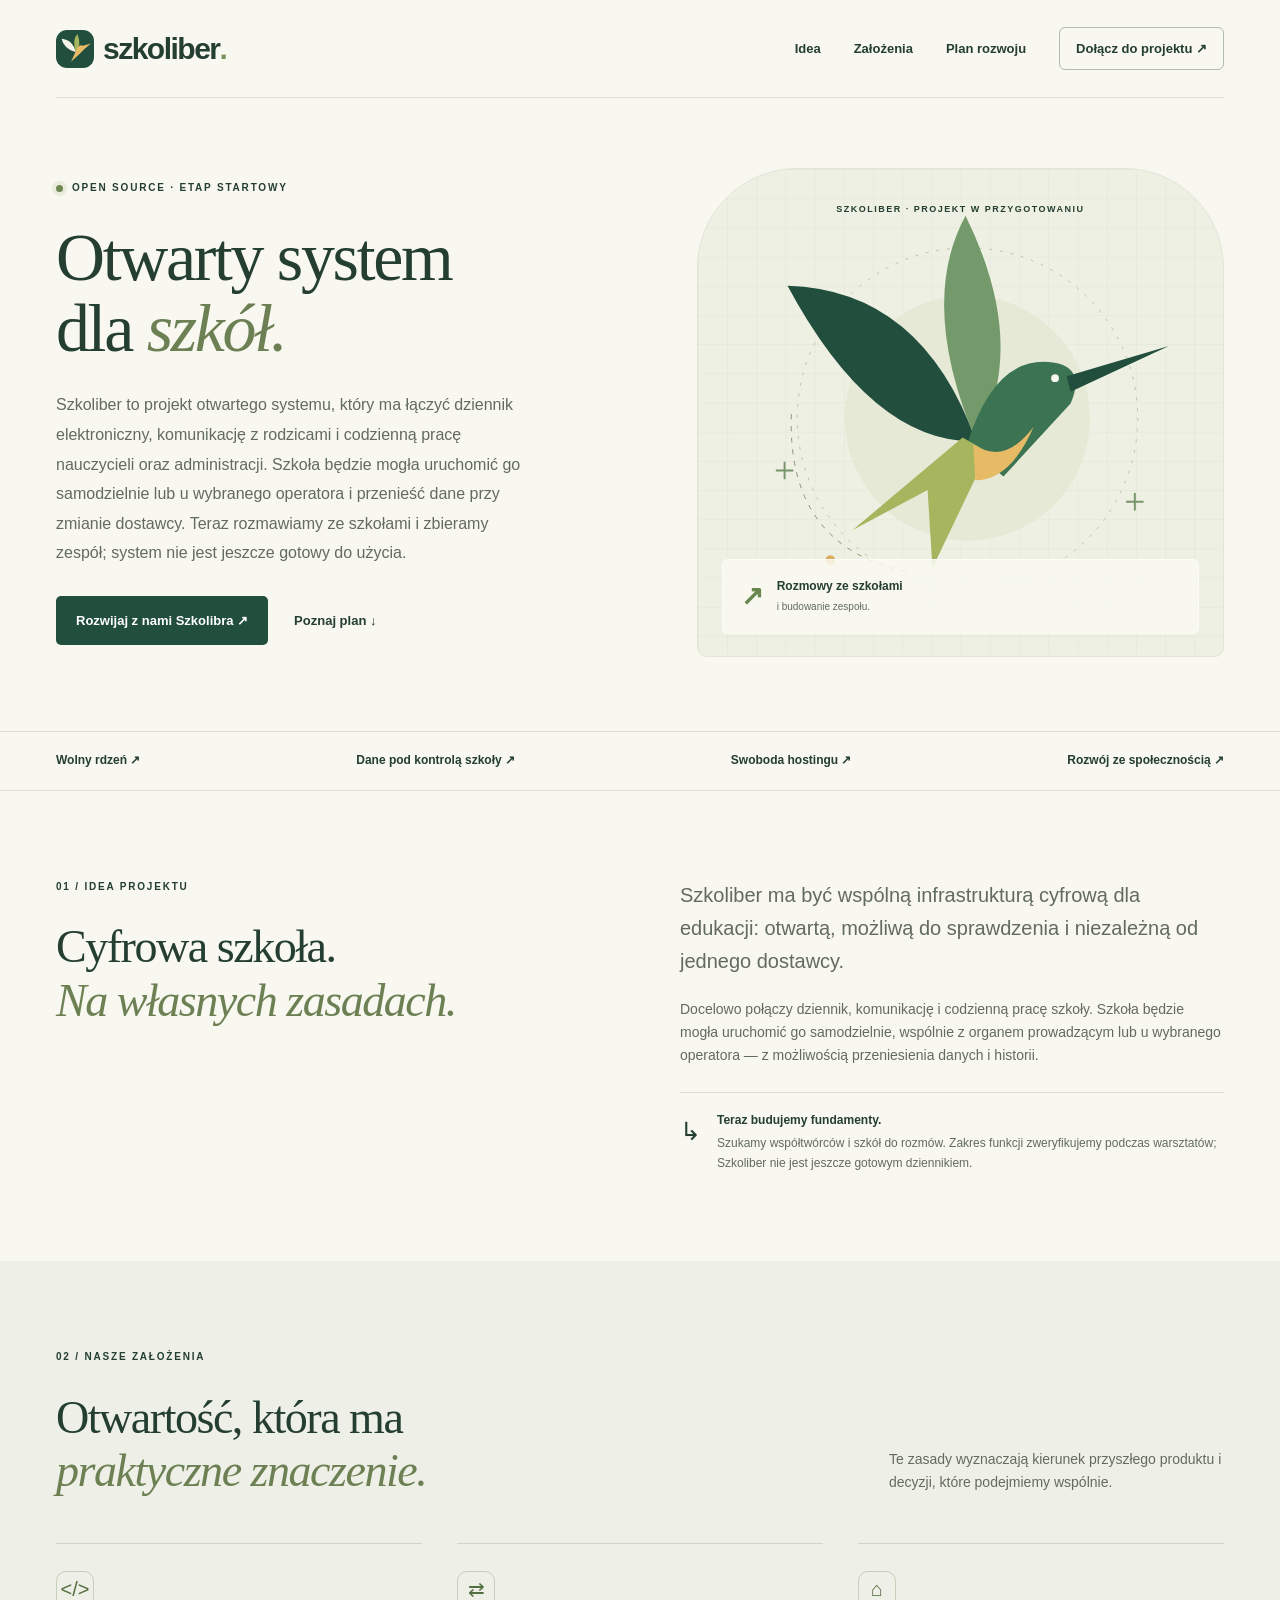
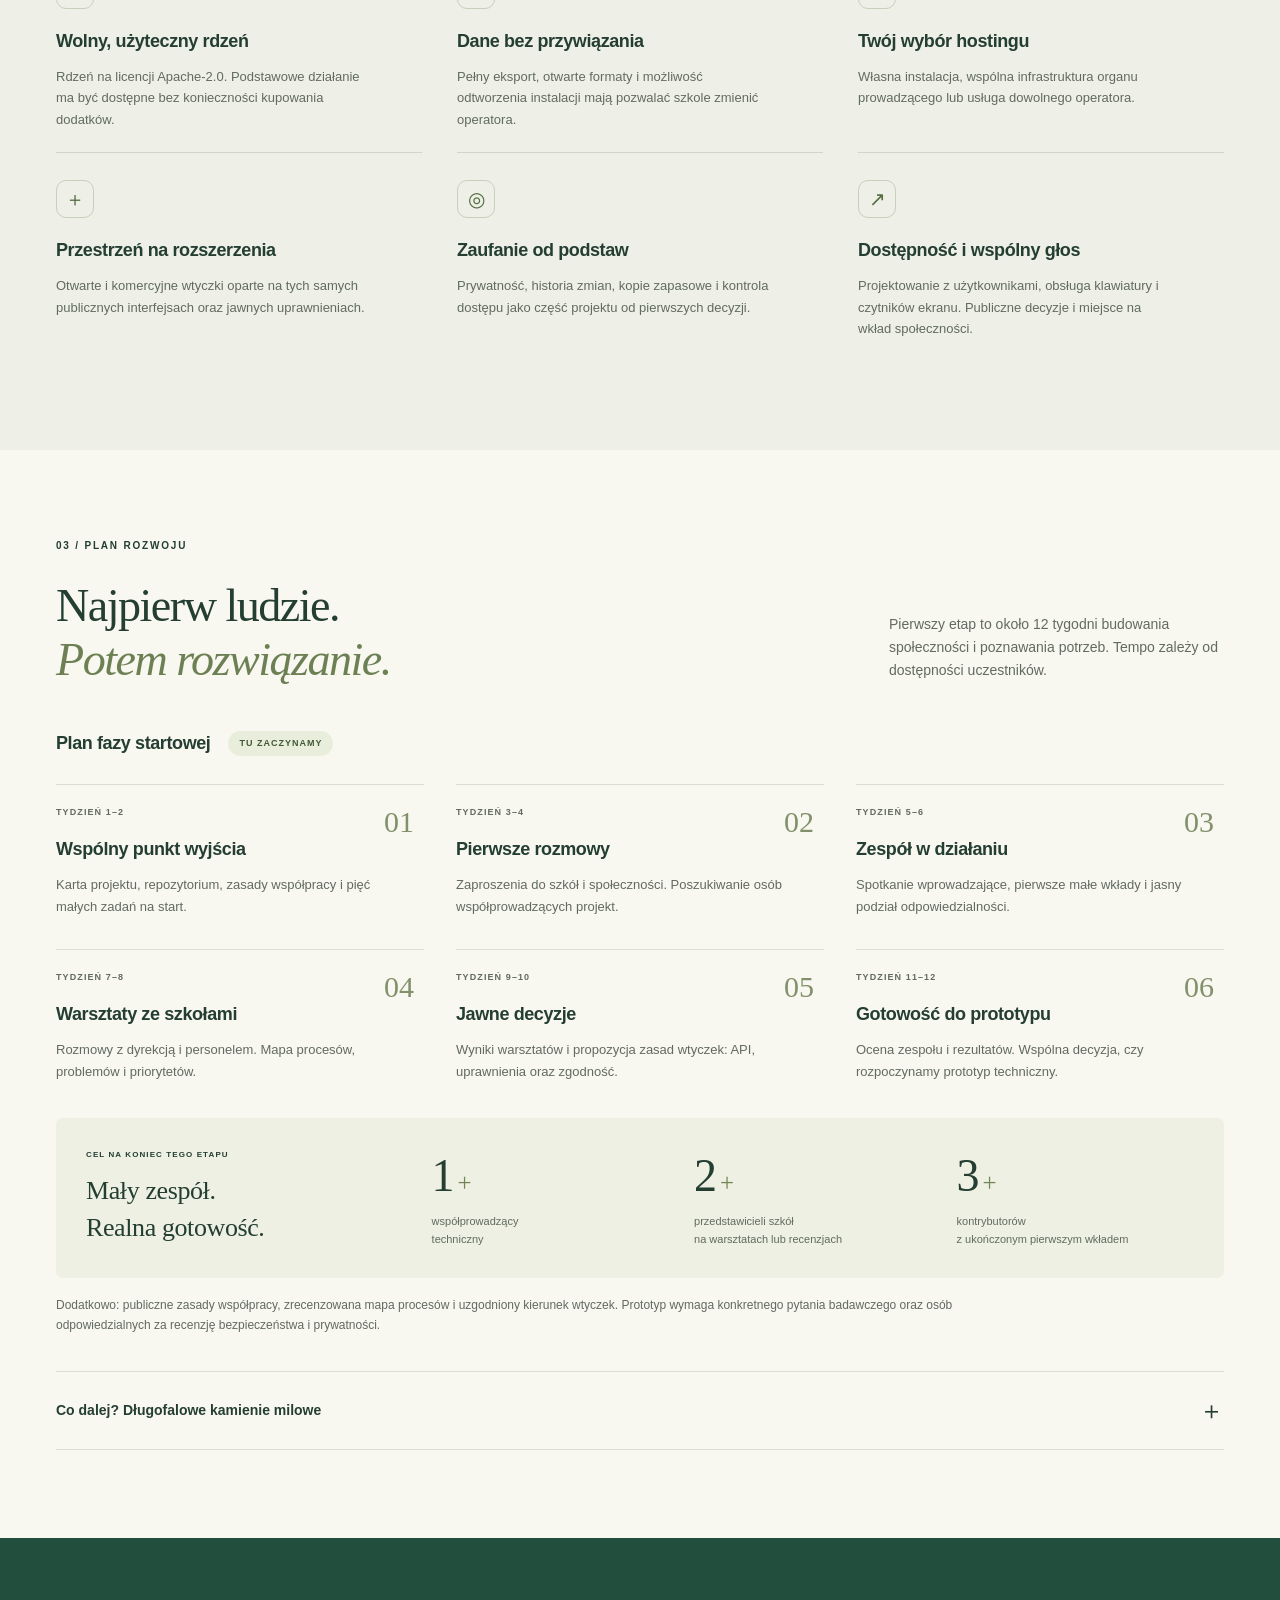
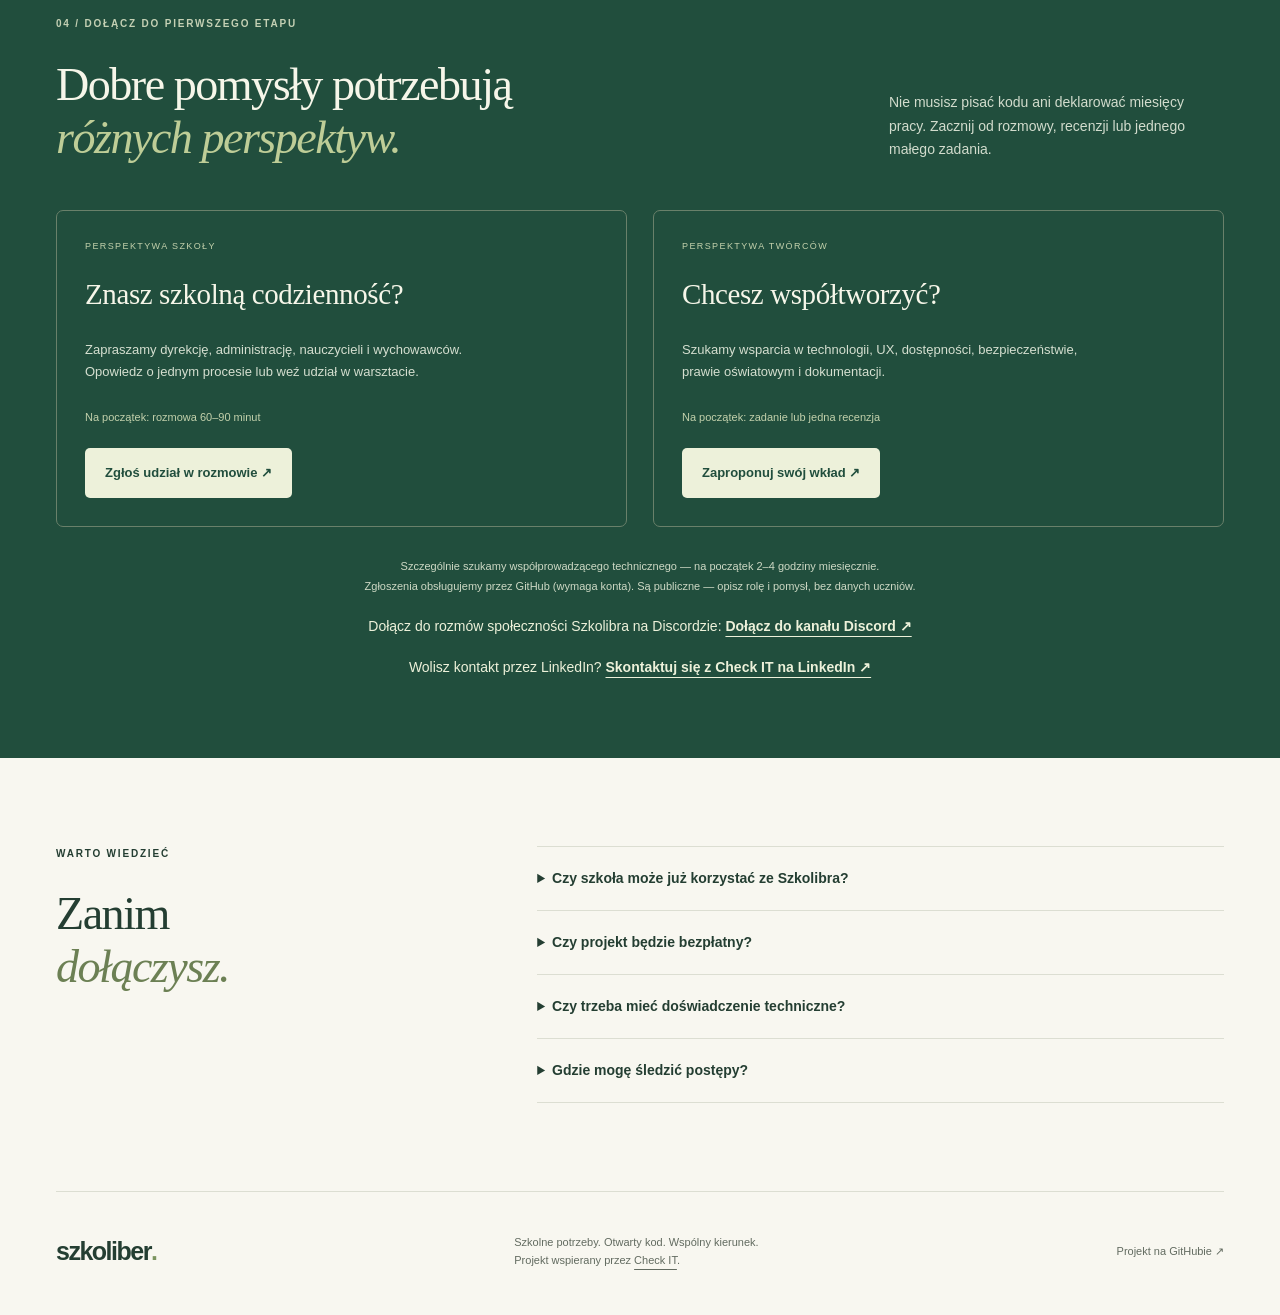
==== commit e679b416: "Document Event Storming sessions and Discord community contact" ====
--- a/docs/index.html
+++ b/docs/index.html
@@ -197,6 +197,7 @@
 </article>
 </div>
 <p class="join-note">Szczególnie szukamy współprowadzącego technicznego — na początek 2–4 godziny miesięcznie.<br>Zgłoszenia obsługujemy przez GitHub (wymaga konta). Są publiczne — opisz rolę i pomysł, bez danych uczniów.</p>
+<p class="linkedin-contact">Dołącz do rozmów społeczności Szkolibra na Discordzie: <a href="https://discord.gg/zKvY7ejwj">Dołącz do kanału Discord ↗</a></p>
 <p class="linkedin-contact">Wolisz kontakt przez LinkedIn? <a href="https://www.linkedin.com/company/checkitdl">Skontaktuj się z Check IT na LinkedIn ↗</a></p>
 </div>
 </section>
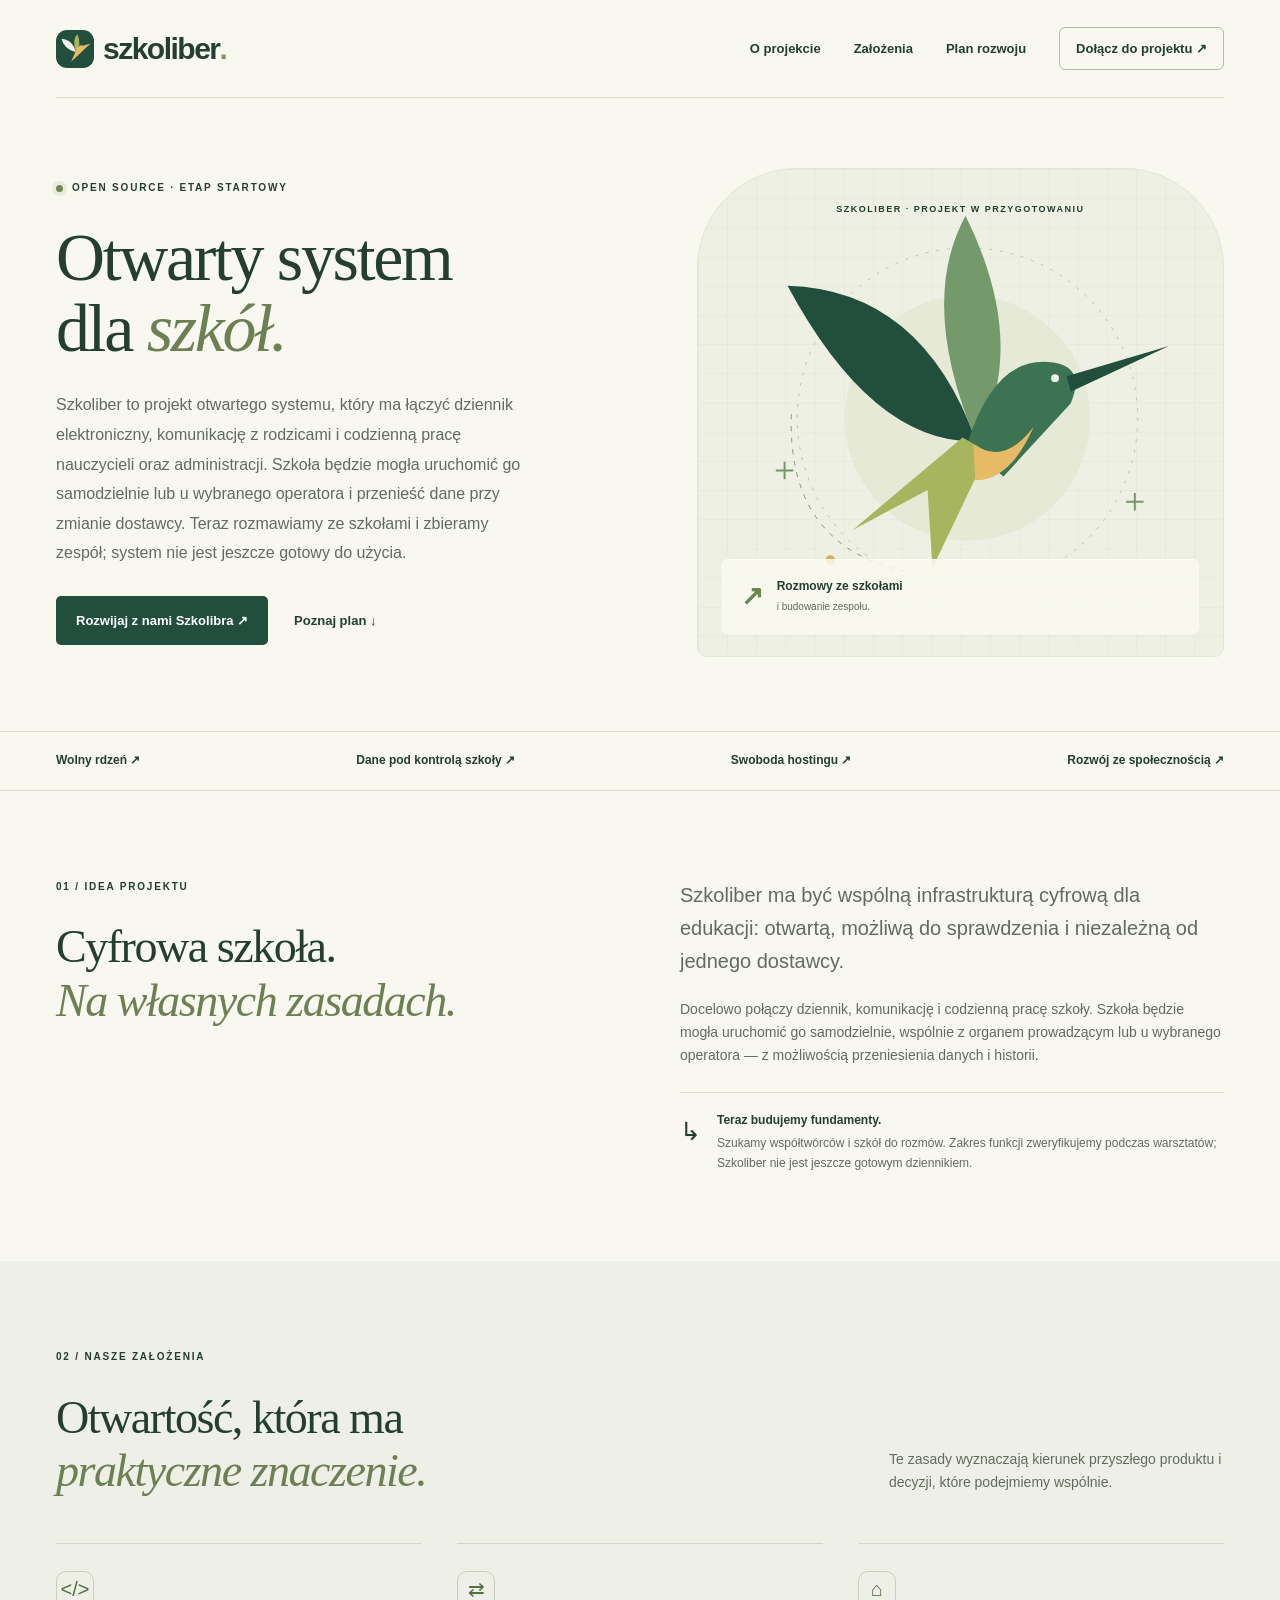
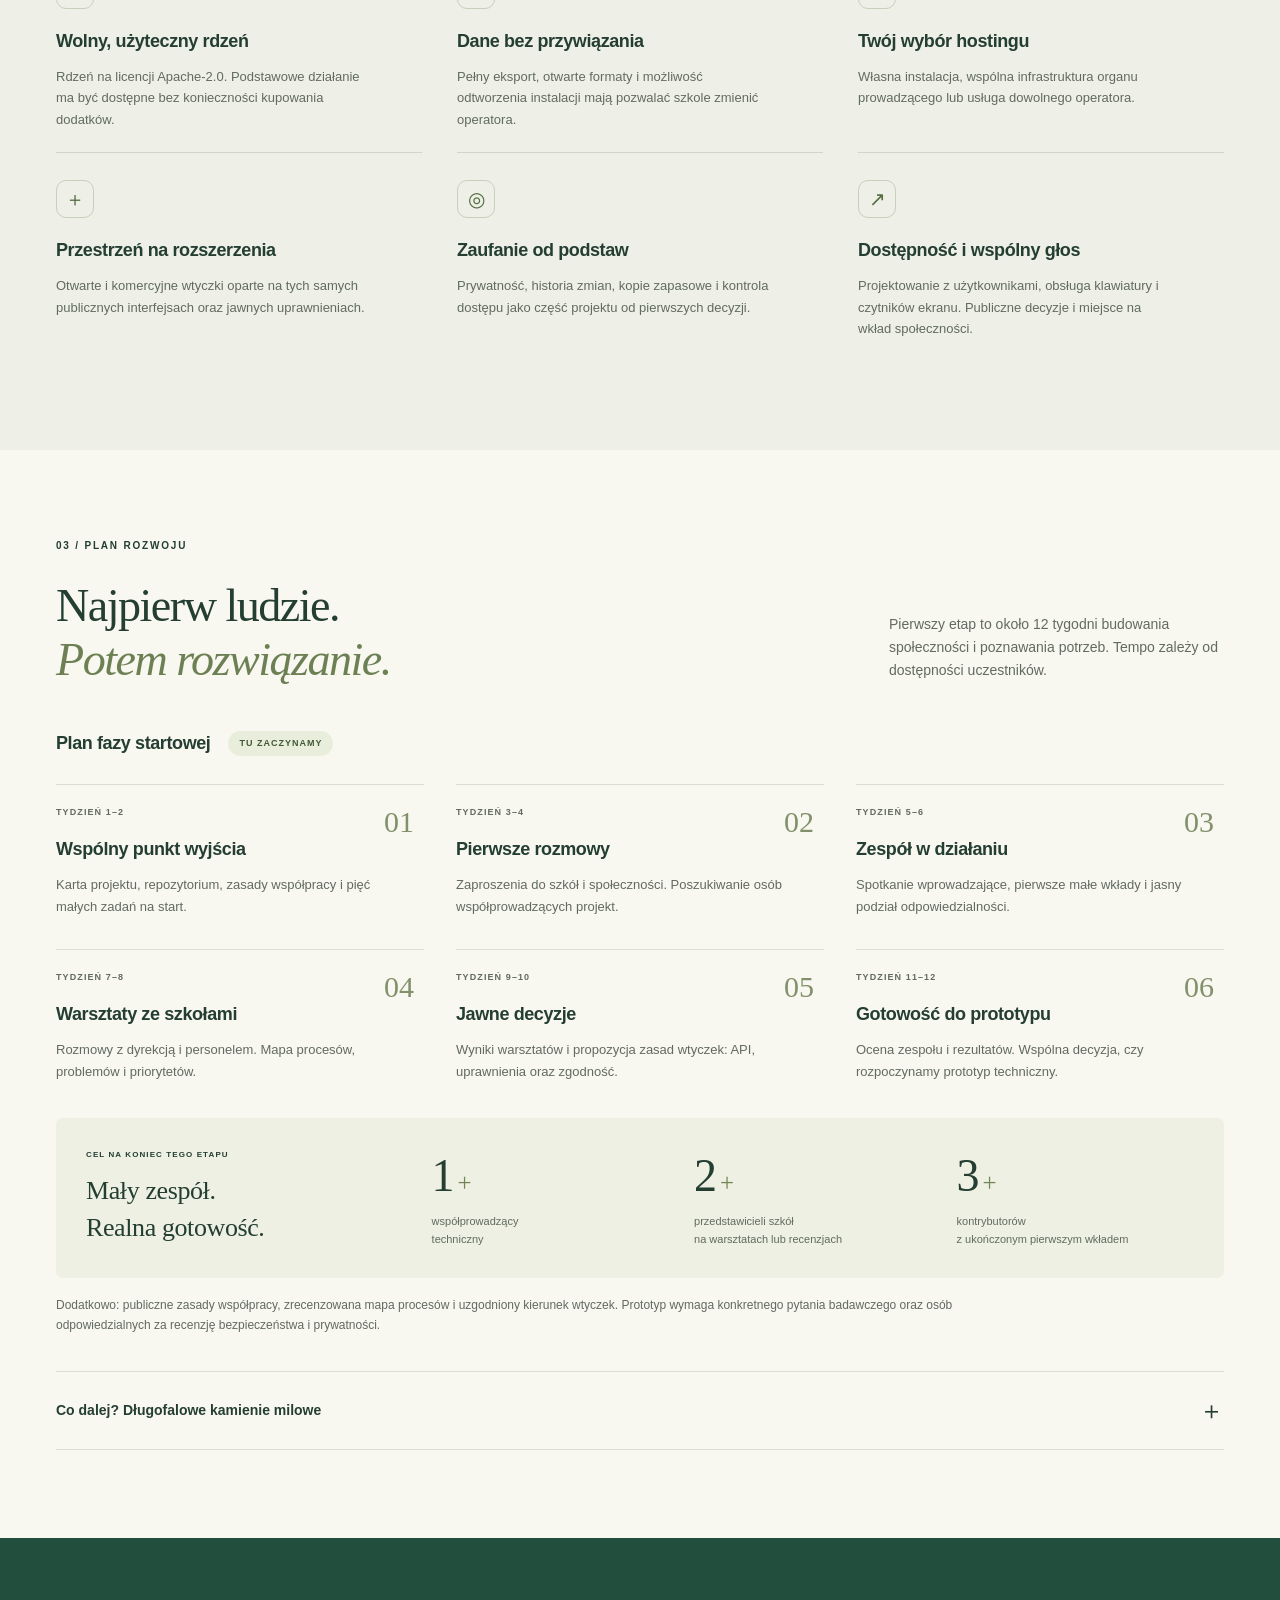
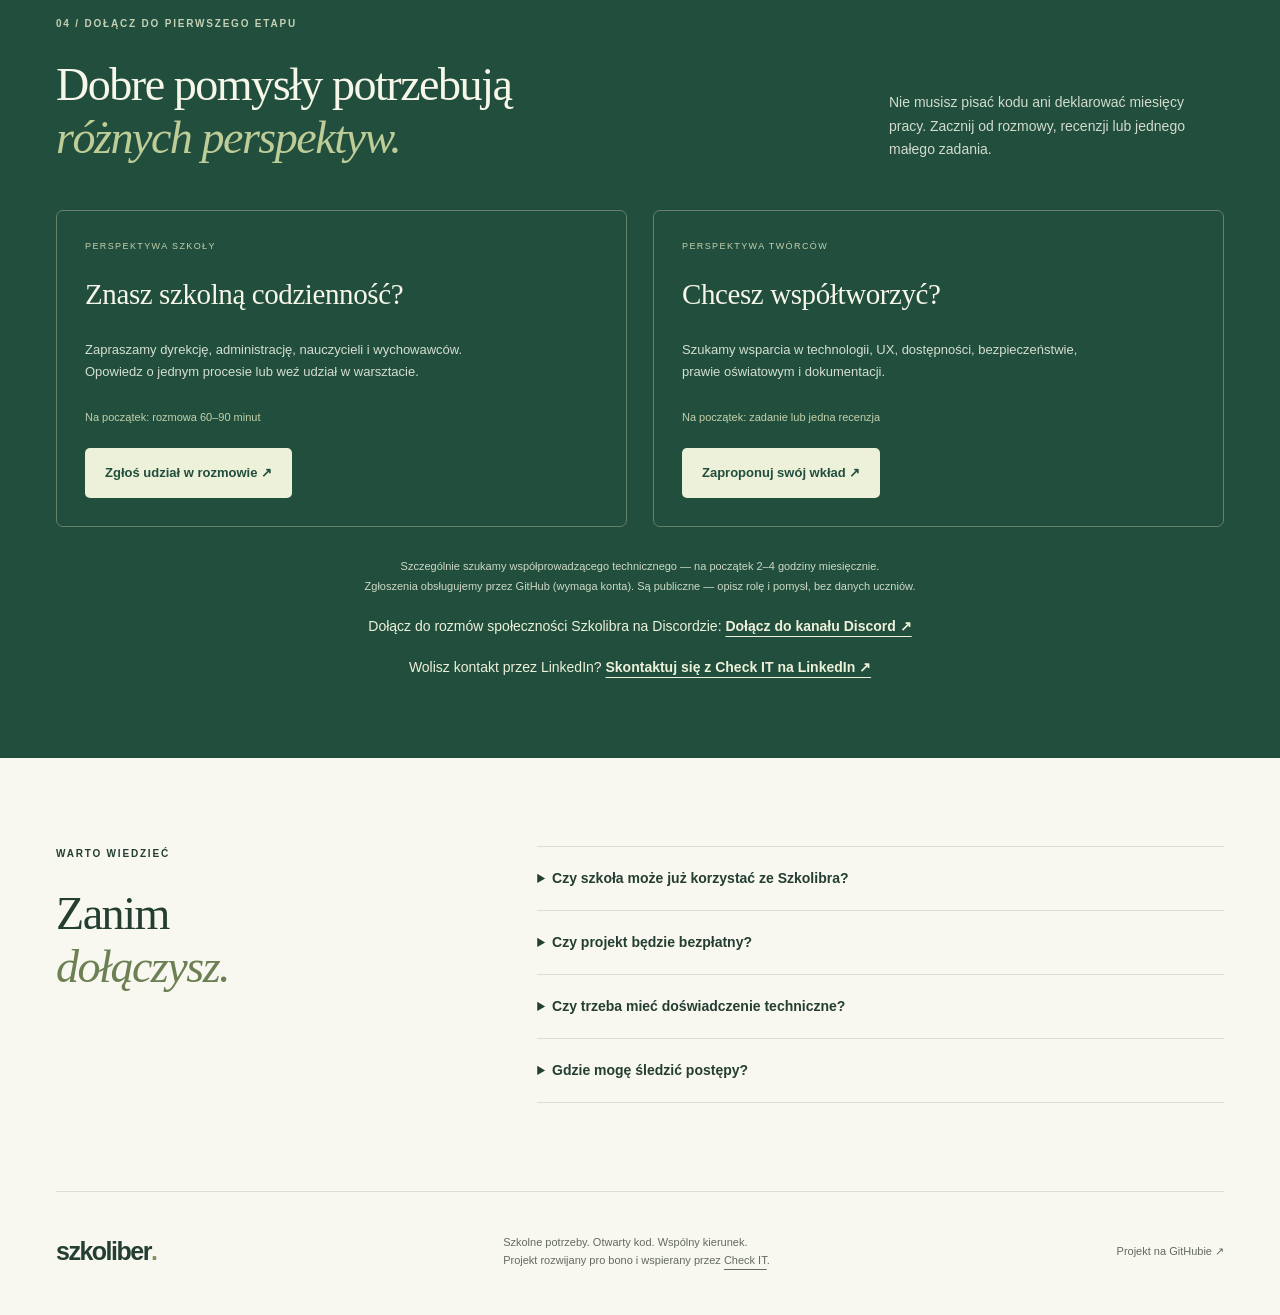
==== commit c8179f53: "Add about project page" ====
--- a/docs/index.html
+++ b/docs/index.html
@@ -16,7 +16,7 @@
 <body>
 <a class="skip" href="#main">Przejdź do treści</a>
 <header class="wrap header"><a class="brand" href="#" aria-label="Szkoliber — strona główna"><img src="./favicon.svg" width="38" height="38" alt="">szkoliber<span>.</span></a>
-<nav aria-label="Nawigacja główna"><a href="#idea">Idea</a><a href="#zasady">Założenia</a><a href="#plan">Plan rozwoju</a><a class="nav-cta" href="#dolacz">Dołącz do projektu ↗</a>
+<nav aria-label="Nawigacja główna"><a href="./o-projekcie/">O projekcie</a><a href="#zasady">Założenia</a><a href="#plan">Plan rozwoju</a><a class="nav-cta" href="#dolacz">Dołącz do projektu ↗</a>
 </nav>
 </header>
 <main id="main">
@@ -228,7 +228,7 @@
 </section>
 </main>
 <footer class="wrap footer"><a class="brand" href="#">szkoliber<span>.</span></a>
-<p>Szkolne potrzeby. Otwarty kod. Wspólny kierunek.<br>Projekt wspierany przez <a href="https://www.linkedin.com/company/checkitdl">Check IT</a>.</p><a href="https://github.com/DanielLipowicz/Szkoliber">Projekt na GitHubie ↗</a>
+<p>Szkolne potrzeby. Otwarty kod. Wspólny kierunek.<br>Projekt rozwijany pro bono i wspierany przez <a href="https://www.linkedin.com/company/checkitdl">Check IT</a>.</p><a href="https://github.com/DanielLipowicz/Szkoliber">Projekt na GitHubie ↗</a>
 </footer>
 </body>
 </html>
--- a/docs/styles.css
+++ b/docs/styles.css
@@ -72,6 +72,11 @@
   border:1px solid #b1bcab;
   border-radius:6px;
   padding:10px 16px
+}
+.nav-current{
+  color:#6c8054;
+  text-decoration:underline!important;
+  text-decoration-thickness:2px!important;
 }
 .hero{
   display:grid;
@@ -233,6 +238,106 @@
   grid-template-columns:1fr 1fr;
   gap:80px
 }
+.about-hero{
+  display:grid;
+  grid-template-columns:1.05fr 1fr;
+  gap:80px;
+  align-items:end;
+  padding-top:92px;
+  padding-bottom:82px;
+}
+.about-hero h1{
+  font-size:clamp(48px,5vw,72px);
+}
+.about-intro>p:first-child{
+  margin-top:0;
+  font-family:var(--serif);
+  font-size:22px;
+  line-height:1.55;
+  letter-spacing:-.4px;
+}
+.pro-bono{
+  border-top:1px solid var(--line);
+  padding-top:20px;
+  color:var(--muted);
+  font-size:14px;
+}
+.pro-bono strong{
+  display:block;
+  color:var(--ink);
+  margin-bottom:4px;
+}
+.about-model{
+  display:grid;
+  grid-template-columns:1fr 1fr;
+  gap:80px;
+}
+.about-copy>p{
+  color:var(--muted);
+  margin-top:0;
+}
+.about-copy>p:first-child{
+  color:var(--ink);
+  font-size:19px;
+  line-height:1.7;
+}
+.reason-grid{
+  display:grid;
+  grid-template-columns:repeat(3,1fr);
+  gap:20px;
+}
+.reason-grid article{
+  min-height:220px;
+  padding:24px;
+  border:1px solid #d1d7c8;
+  border-radius:7px;
+  background:#f5f5ed;
+}
+.reason-grid p{
+  margin:0;
+  color:var(--muted);
+  font-size:13px;
+}
+.reason-number{
+  display:block;
+  margin-bottom:35px;
+  color:#7b9063;
+  font-family:var(--serif);
+  font-size:25px;
+}
+.model-caveat{
+  max-width:900px;
+  margin:35px 0 0;
+  padding-left:20px;
+  border-left:3px solid #82966a;
+  color:var(--muted);
+  font-size:13px;
+}
+.model-caveat strong{
+  color:var(--ink);
+}
+.about-cta{
+  padding:75px 0;
+  background:var(--green);
+  color:#f6f6e9;
+}
+.about-cta>.wrap{
+  display:grid;
+  grid-template-columns:1.1fr 1fr;
+  gap:80px;
+  align-items:end;
+}
+.about-cta em{
+  color:#becd97;
+}
+.about-cta .eyebrow{
+  color:#c4d0b4;
+}
+.about-cta p:not(.eyebrow){
+  margin:0 0 25px;
+  color:#d2dccd;
+  font-size:14px;
+}
 .idea-copy>p:first-child{
   font-size:20px;
   line-height:1.65;
@@ -607,6 +712,12 @@
     padding:24px;
     gap:20px
   }
+  .about-hero,.about-model,.about-cta>.wrap{
+    gap:45px;
+  }
+  .reason-grid{
+    grid-template-columns:repeat(2,1fr);
+  }
 }
 @media(max-width:720px){
   .wrap{
@@ -684,6 +795,26 @@
     grid-template-columns:1fr;
     gap:25px
   }
+  .about-hero,.about-model,.about-cta>.wrap{
+    grid-template-columns:1fr;
+    gap:28px;
+  }
+  .about-hero{
+    padding-top:52px;
+    padding-bottom:50px;
+  }
+  .about-intro>p:first-child{
+    font-size:19px;
+  }
+  .reason-grid{
+    grid-template-columns:1fr;
+  }
+  .reason-grid article{
+    min-height:0;
+  }
+  .reason-number{
+    margin-bottom:20px;
+  }
   .idea-copy>p:first-child{
     font-size:18px
   }
